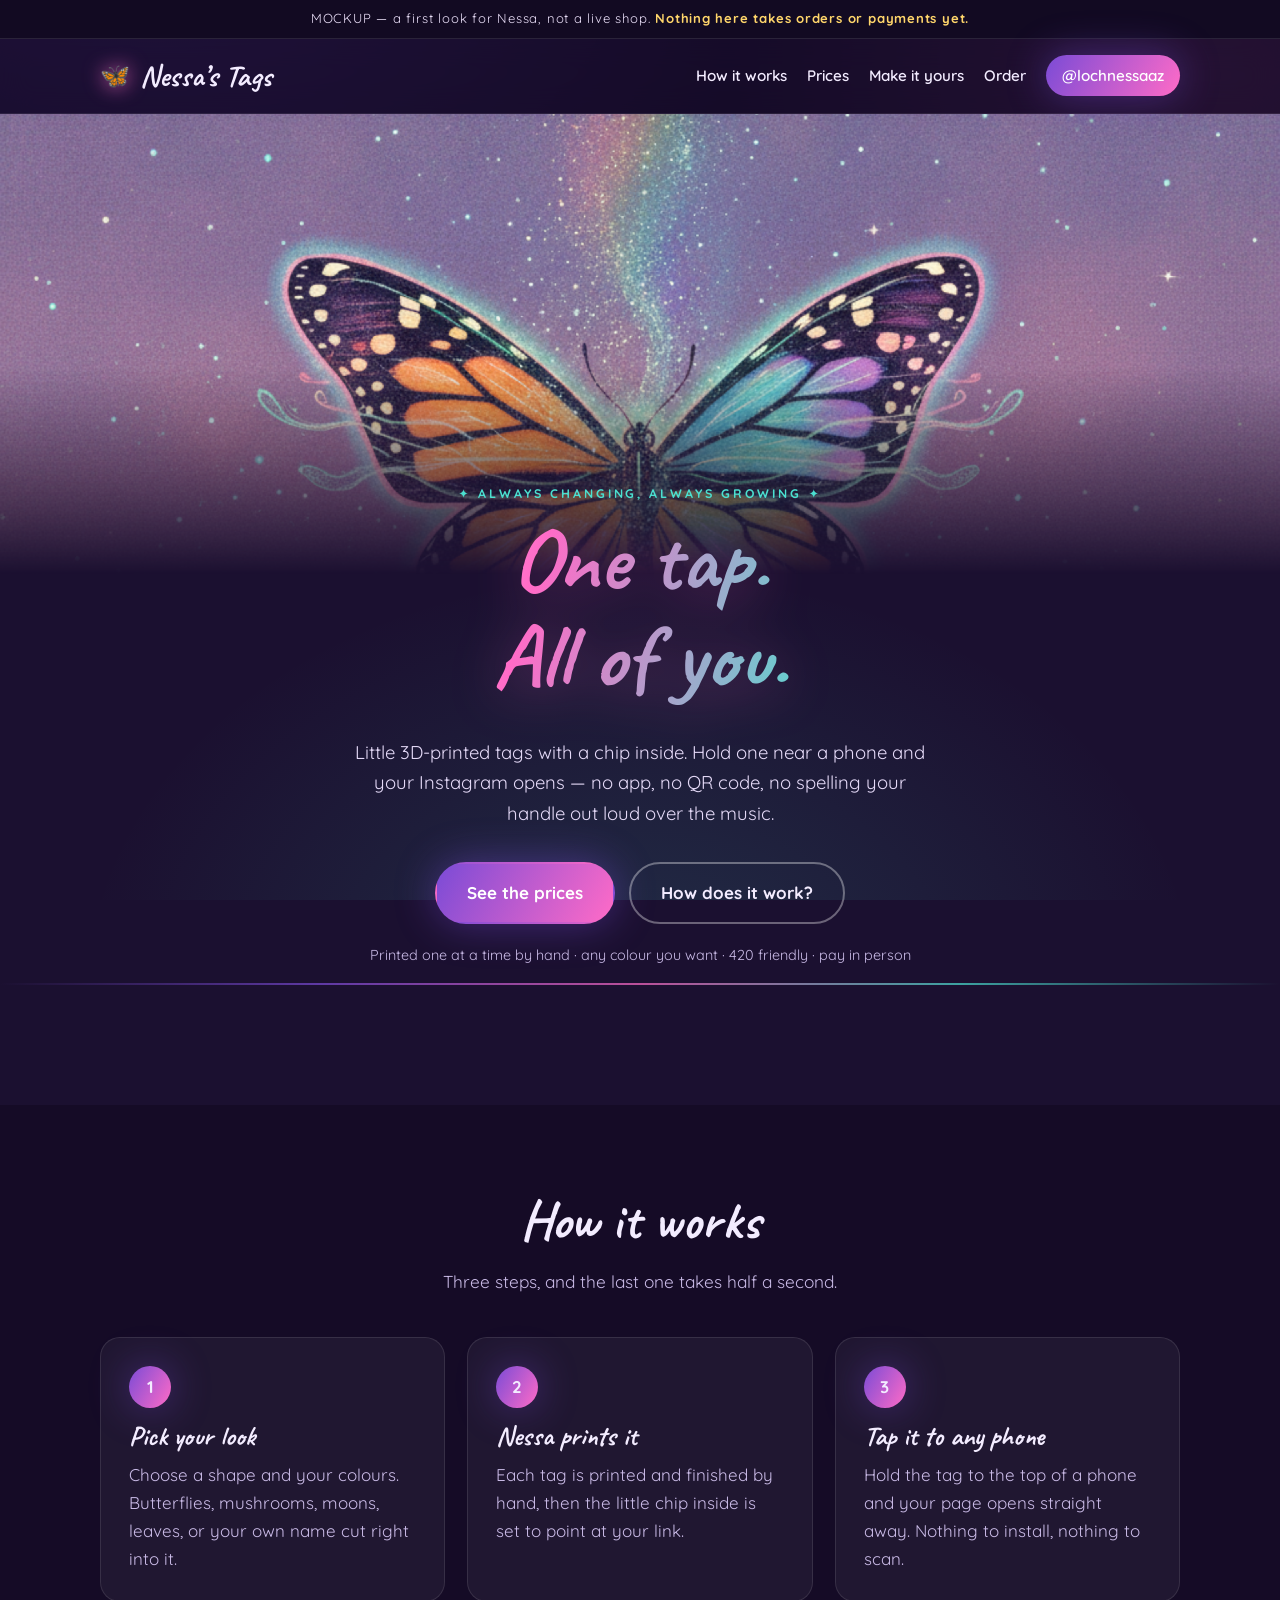
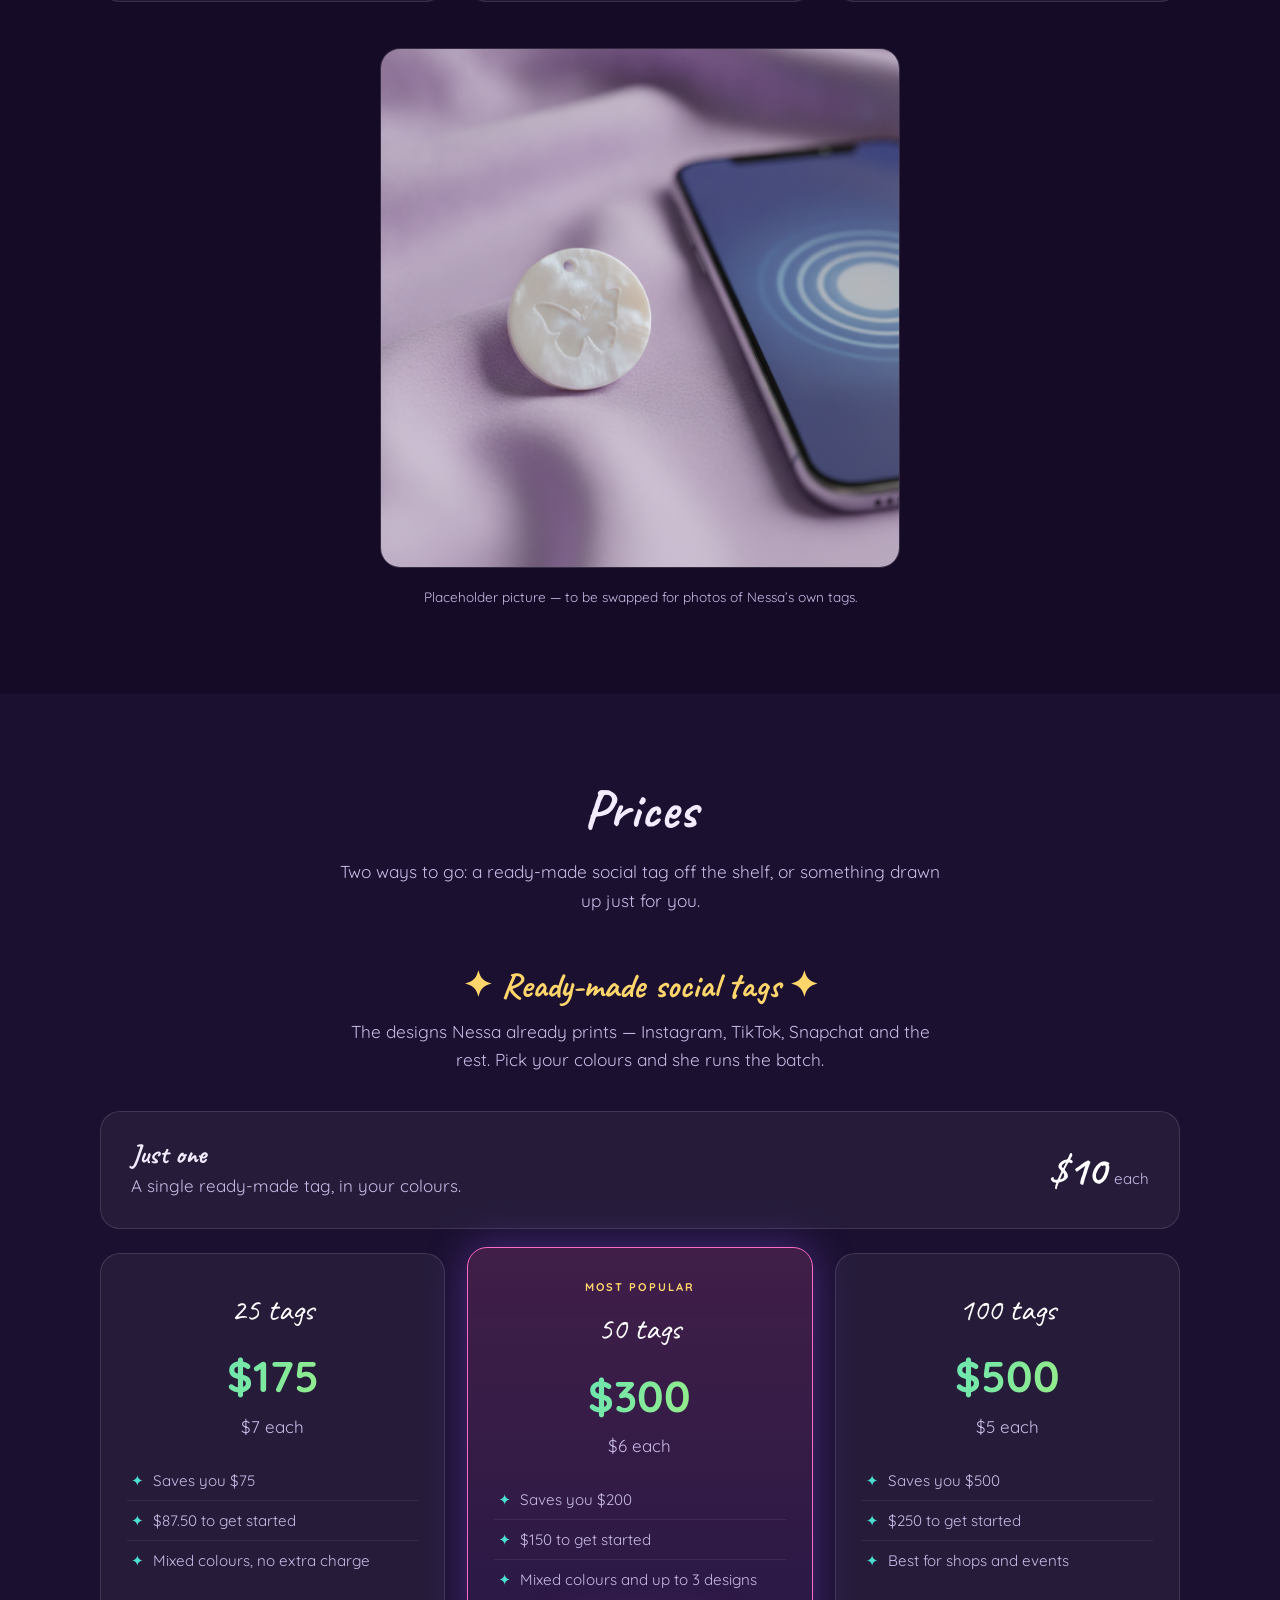
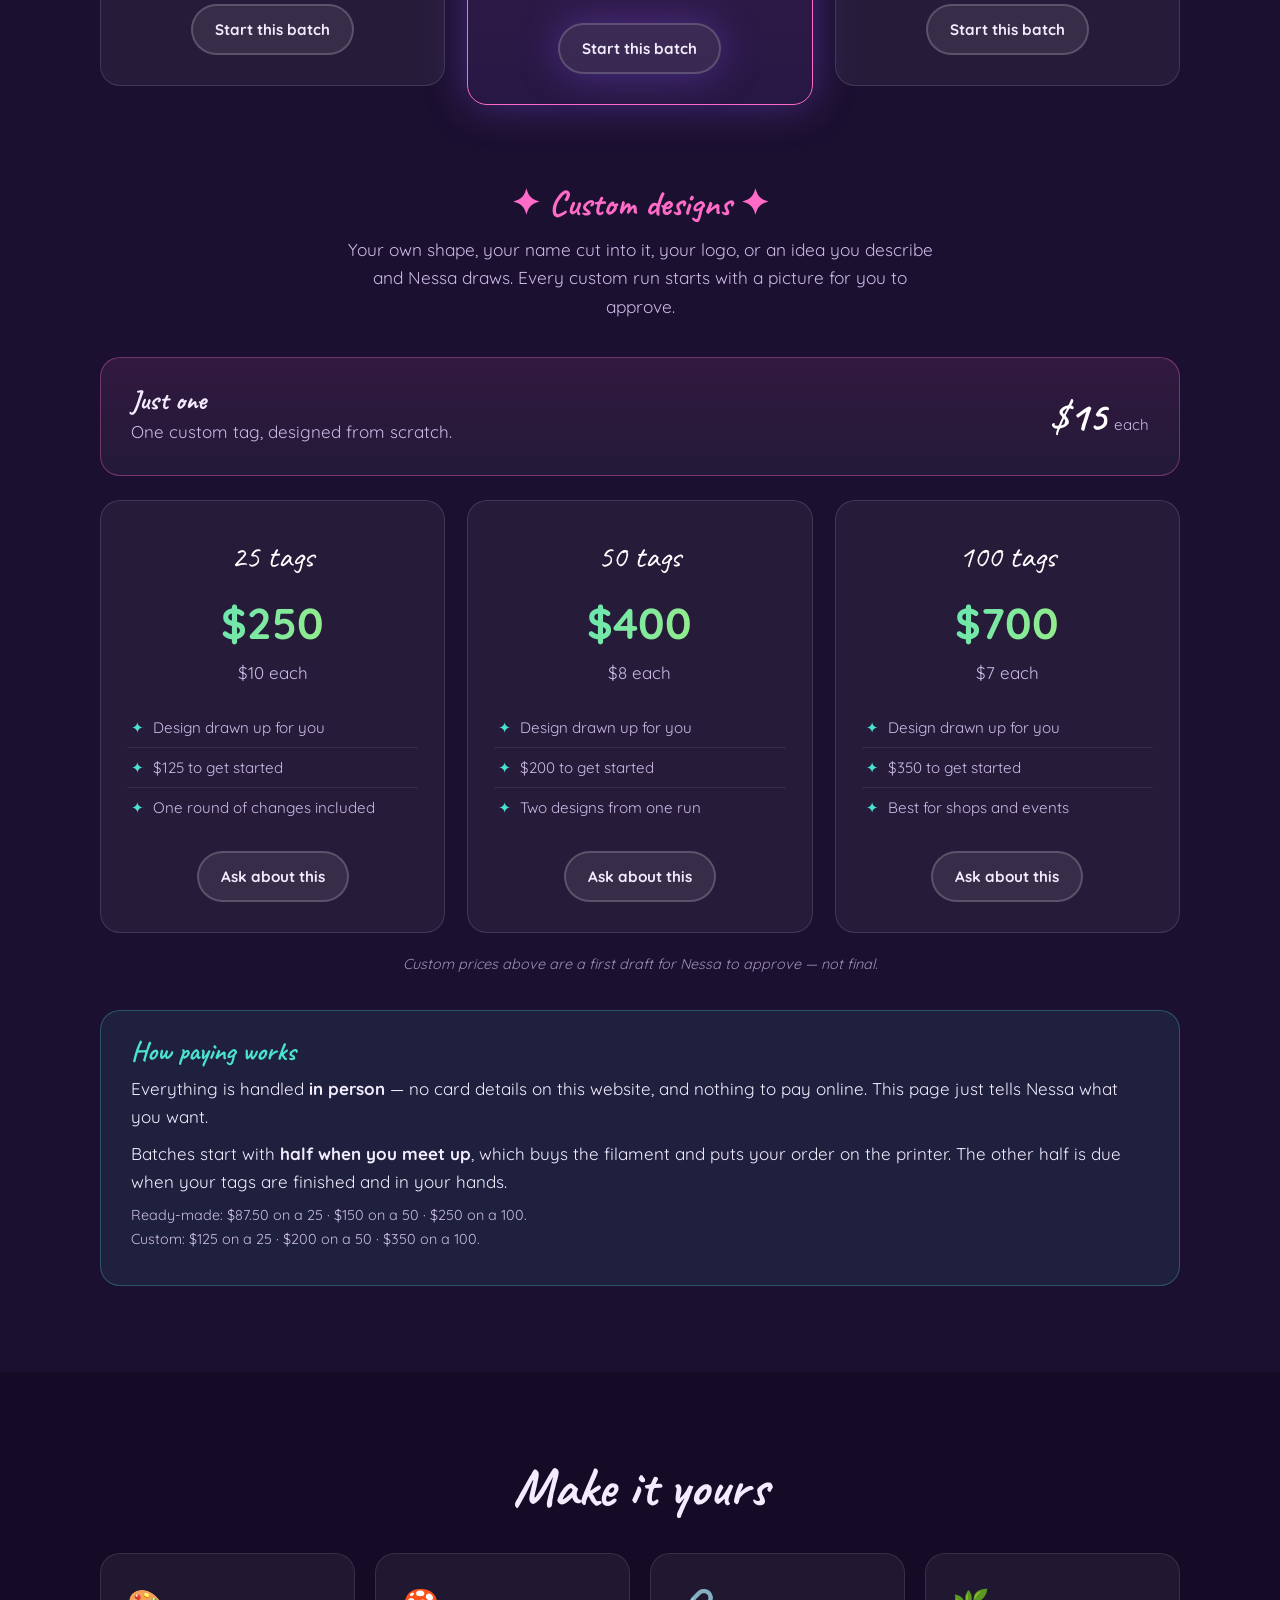
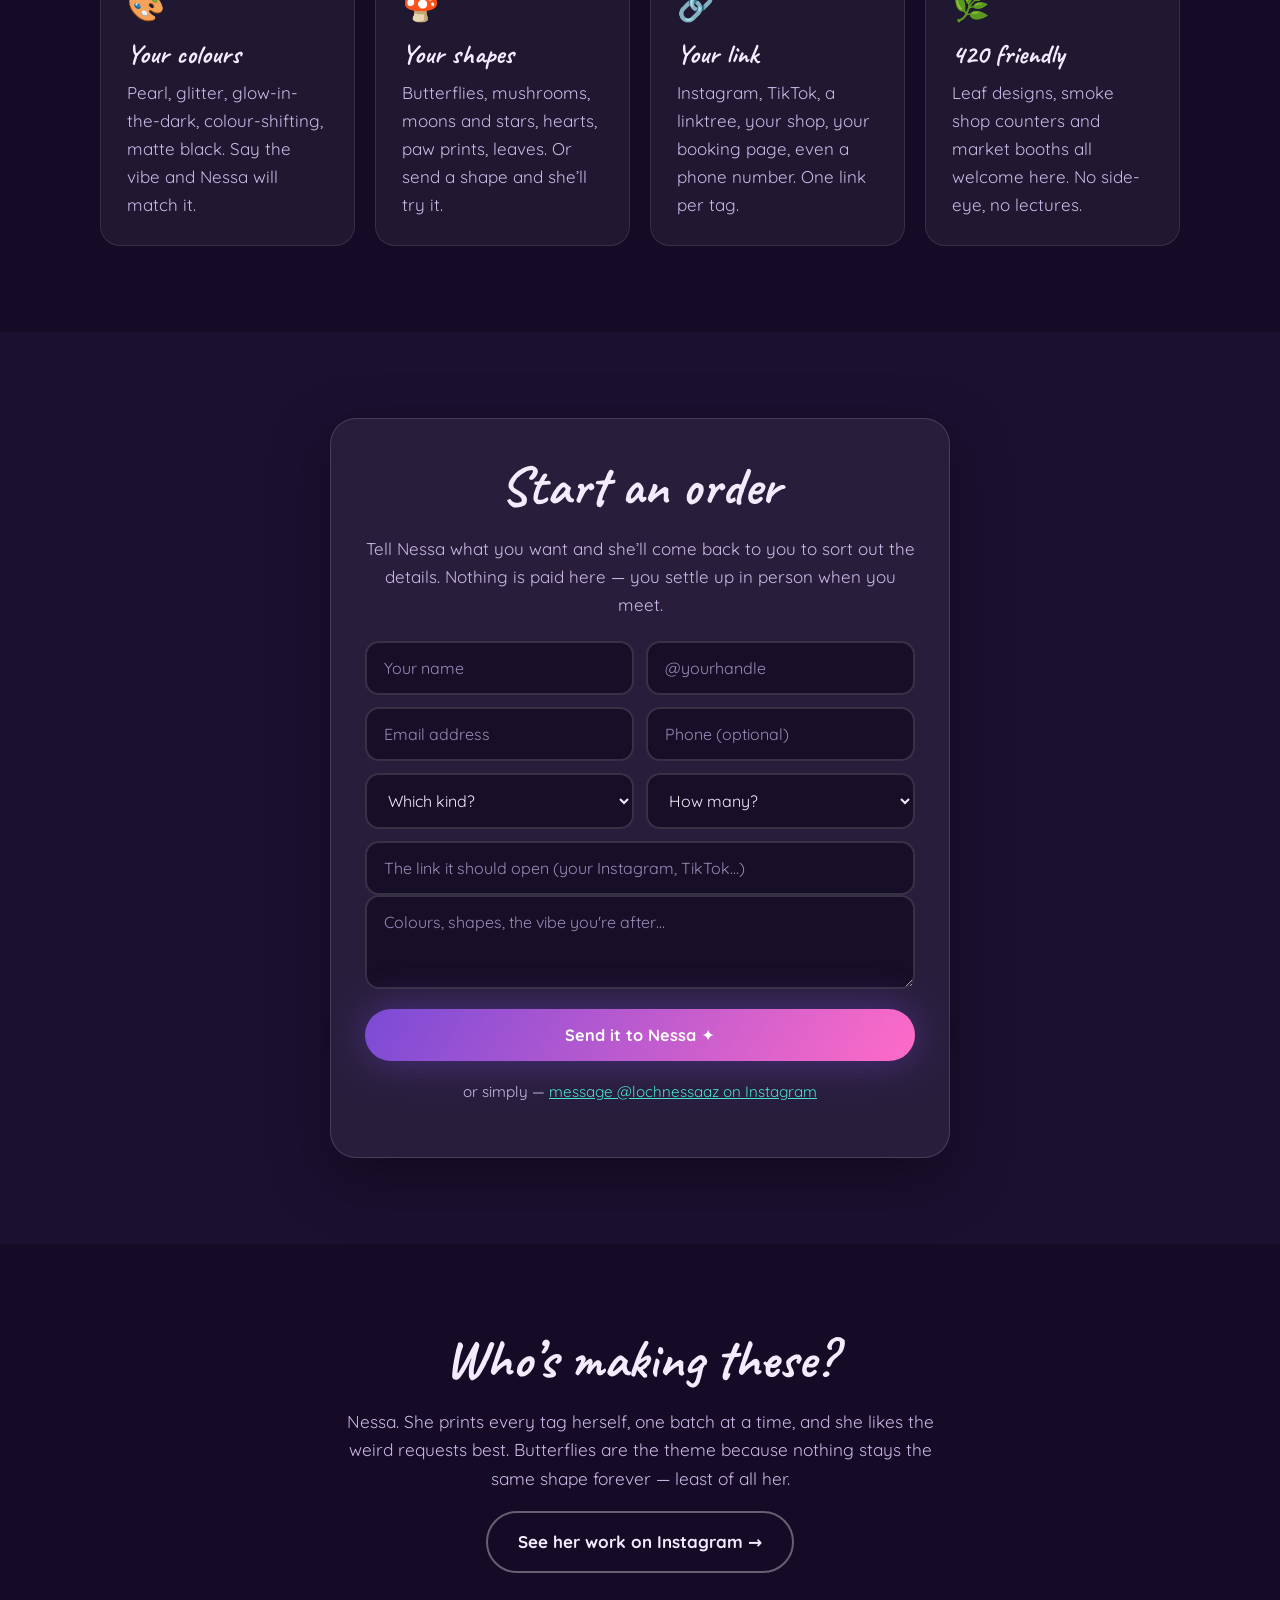
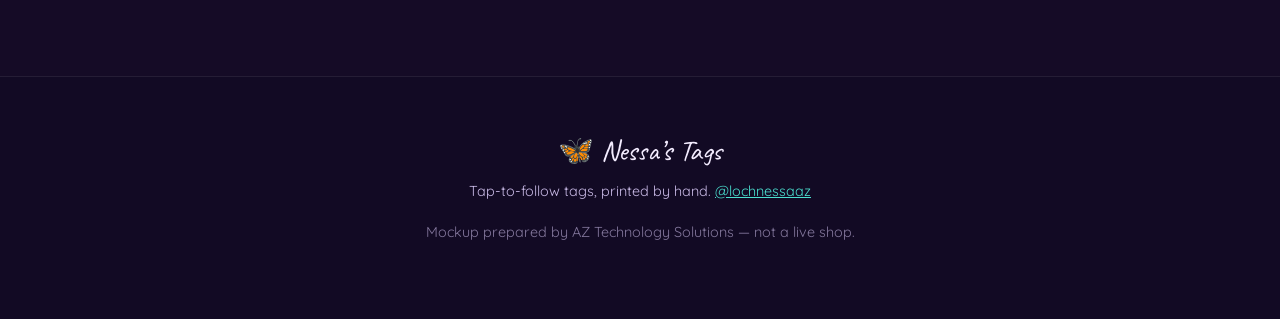
==== index.html @ ea3d0739 "Nessa's Tags — first mockup Two price layers (ready-made and custom), order form as an aggregator on" ====
<!doctype html>
<html lang="en">
<head>
<meta charset="utf-8">
<meta name="viewport" content="width=device-width,initial-scale=1">
<meta name="robots" content="noindex, nofollow">
<title>Nessa's Tags — tap-to-follow NFC tags, printed by hand</title>
<meta name="description" content="Little 3D-printed NFC tags that open your Instagram with one tap. Made by hand, one at a time, in any colour you like. Singles and batches for markets, teams and shops.">
<link rel="icon" href="assets/favicon.png" sizes="32x32">
<meta name="theme-color" content="#2a1a4a">
<link rel="preconnect" href="https://fonts.googleapis.com">
<link rel="preconnect" href="https://fonts.gstatic.com" crossorigin>
<link href="https://fonts.googleapis.com/css2?family=Caveat:wght@600;700&family=Quicksand:wght@400;500;600;700&display=swap" rel="stylesheet">
<link rel="stylesheet" href="css/site.css">
</head>
<body>

<div class="mockbar">MOCKUP<span class="long"> — a first look for Nessa, not a live shop.</span> <b>Nothing here takes orders or payments yet.</b></div>

<header class="site">
  <div class="wrap bar">
    <a class="brand" href="#top">
      <span class="mark" aria-hidden="true">🦋</span>
      <span class="name">Nessa&rsquo;s Tags</span>
    </a>
    <nav class="main">
      <a href="#how">How it works</a>
      <a href="#prices">Prices</a>
      <a href="#custom">Make it yours</a>
      <a href="#order">Order</a>
      <a class="ig" href="https://www.instagram.com/lochnessaaz" rel="noopener" target="_blank">@lochnessaaz</a>
    </nav>
  </div>
</header>

<section class="hero" id="top">
  <div class="hero-art" aria-hidden="true"></div>
  <div class="wrap hero-inner">
    <p class="eyebrow">✦ always changing, always growing ✦</p>
    <h1>One tap.<br>All of you.</h1>
    <p class="sub">Little 3D-printed tags with a chip inside. Hold one near a phone and your Instagram opens &mdash; no app, no QR code, no spelling your handle out loud over the music.</p>
    <p class="cta">
      <a class="btn btn-glow" href="#prices">See the prices</a>
      <a class="btn btn-ghost" href="#how">How does it work?</a>
    </p>
    <p class="fine">Printed one at a time by hand · any colour you want · 420 friendly · pay in person</p>
  </div>
  <div class="wave" aria-hidden="true"></div>
</section>

<section id="how" class="alt">
  <div class="wrap">
    <h2 class="center">How it works</h2>
    <p class="lede center">Three steps, and the last one takes half a second.</p>
    <div class="steps">
      <div class="step">
        <span class="num">1</span>
        <h3>Pick your look</h3>
        <p>Choose a shape and your colours. Butterflies, mushrooms, moons, leaves, or your own name cut right into it.</p>
      </div>
      <div class="step">
        <span class="num">2</span>
        <h3>Nessa prints it</h3>
        <p>Each tag is printed and finished by hand, then the little chip inside is set to point at your link.</p>
      </div>
      <div class="step">
        <span class="num">3</span>
        <h3>Tap it to any phone</h3>
        <p>Hold the tag to the top of a phone and your page opens straight away. Nothing to install, nothing to scan.</p>
      </div>
    </div>
    <figure class="photo">
      <img src="assets/tag.png" alt="Placeholder image: a small round 3D-printed tag with a butterfly on it, resting beside a phone" width="1024" height="1024" loading="lazy">
      <figcaption>Placeholder picture &mdash; to be swapped for photos of Nessa&rsquo;s own tags.</figcaption>
    </figure>
  </div>
</section>

<section id="prices">
  <div class="wrap">
    <h2 class="center">Prices</h2>
    <p class="lede center">Two ways to go: a ready-made social tag off the shelf, or something drawn up just for you.</p>

    <h3 class="center layer-head">✦ Ready-made social tags ✦</h3>
    <p class="lede center">The designs Nessa already prints &mdash; Instagram, TikTok, Snapchat and the rest. Pick your colours and she runs the batch.</p>

    <div class="single">
      <div>
        <h3>Just one</h3>
        <p>A single ready-made tag, in your colours.</p>
      </div>
      <p class="price"><b>$10</b><span>each</span></p>
    </div>

    <div class="tiers">
      <div class="tier">
        <p class="qty">25 tags</p>
        <p class="total">$175</p>
        <p class="each">$7 each</p>
        <ul>
          <li>Saves you $75</li>
          <li>$87.50 to get started</li>
          <li>Mixed colours, no extra charge</li>
        </ul>
        <a class="btn btn-small" href="#order">Start this batch</a>
      </div>
      <div class="tier feature">
        <p class="flag">most popular</p>
        <p class="qty">50 tags</p>
        <p class="total">$300</p>
        <p class="each">$6 each</p>
        <ul>
          <li>Saves you $200</li>
          <li>$150 to get started</li>
          <li>Mixed colours and up to 3 designs</li>
        </ul>
        <a class="btn btn-small btn-glow" href="#order">Start this batch</a>
      </div>
      <div class="tier">
        <p class="qty">100 tags</p>
        <p class="total">$500</p>
        <p class="each">$5 each</p>
        <ul>
          <li>Saves you $500</li>
          <li>$250 to get started</li>
          <li>Best for shops and events</li>
        </ul>
        <a class="btn btn-small" href="#order">Start this batch</a>
      </div>
    </div>

    <h3 class="center layer-head custom-head">✦ Custom designs ✦</h3>
    <p class="lede center">Your own shape, your name cut into it, your logo, or an idea you describe and Nessa draws. Every custom run starts with a picture for you to approve.</p>

    <div class="single custom">
      <div>
        <h3>Just one</h3>
        <p>One custom tag, designed from scratch.</p>
      </div>
      <p class="price"><b>$15</b><span>each</span></p>
    </div>

    <div class="tiers">
      <div class="tier">
        <p class="qty">25 tags</p>
        <p class="total">$250</p>
        <p class="each">$10 each</p>
        <ul>
          <li>Design drawn up for you</li>
          <li>$125 to get started</li>
          <li>One round of changes included</li>
        </ul>
        <a class="btn btn-small" href="#order">Ask about this</a>
      </div>
      <div class="tier">
        <p class="qty">50 tags</p>
        <p class="total">$400</p>
        <p class="each">$8 each</p>
        <ul>
          <li>Design drawn up for you</li>
          <li>$200 to get started</li>
          <li>Two designs from one run</li>
        </ul>
        <a class="btn btn-small" href="#order">Ask about this</a>
      </div>
      <div class="tier">
        <p class="qty">100 tags</p>
        <p class="total">$700</p>
        <p class="each">$7 each</p>
        <ul>
          <li>Design drawn up for you</li>
          <li>$350 to get started</li>
          <li>Best for shops and events</li>
        </ul>
        <a class="btn btn-small" href="#order">Ask about this</a>
      </div>
    </div>
    <p class="fine center placeholder-note">Custom prices above are a first draft for Nessa to approve &mdash; not final.</p>

    <div class="deposit">
      <h3>How paying works</h3>
      <p>Everything is handled <b>in person</b> &mdash; no card details on this website, and nothing to pay online. This page just tells Nessa what you want.</p>
      <p>Batches start with <b>half when you meet up</b>, which buys the filament and puts your order on the printer. The other half is due when your tags are finished and in your hands.</p>
      <p class="fine">Ready-made: $87.50 on a 25 · $150 on a 50 · $250 on a 100.<br>Custom: $125 on a 25 · $200 on a 50 · $350 on a 100.</p>
    </div>
  </div>
</section>

<section id="custom" class="alt">
  <div class="wrap">
    <h2 class="center">Make it yours</h2>
    <div class="grid">
      <div class="card">
        <span class="ico">🎨</span>
        <h3>Your colours</h3>
        <p>Pearl, glitter, glow-in-the-dark, colour-shifting, matte black. Say the vibe and Nessa will match it.</p>
      </div>
      <div class="card">
        <span class="ico">🍄</span>
        <h3>Your shapes</h3>
        <p>Butterflies, mushrooms, moons and stars, hearts, paw prints, leaves. Or send a shape and she&rsquo;ll try it.</p>
      </div>
      <div class="card">
        <span class="ico">🔗</span>
        <h3>Your link</h3>
        <p>Instagram, TikTok, a linktree, your shop, your booking page, even a phone number. One link per tag.</p>
      </div>
      <div class="card">
        <span class="ico">🌿</span>
        <h3>420 friendly</h3>
        <p>Leaf designs, smoke shop counters and market booths all welcome here. No side-eye, no lectures.</p>
      </div>
    </div>
  </div>
</section>

<section id="order">
  <div class="wrap">
    <div class="order">
      <h2>Start an order</h2>
      <p>Tell Nessa what you want and she&rsquo;ll come back to you to sort out the details. Nothing is paid here &mdash; you settle up in person when you meet.</p>
      <form id="orderform" novalidate>
        <div class="row2">
          <input type="text" id="oname" placeholder="Your name" aria-label="Your name" autocomplete="name" required>
          <input type="text" id="ohandle" placeholder="@yourhandle" aria-label="Your Instagram handle">
        </div>
        <div class="row2">
          <input type="email" id="oemail" placeholder="Email address" aria-label="Email address" autocomplete="email" required>
          <input type="tel" id="ophone" placeholder="Phone (optional)" aria-label="Phone number" autocomplete="tel">
        </div>
        <div class="row2">
          <select id="okind" aria-label="Which kind">
            <option value="">Which kind?</option>
            <option>Ready-made social tag</option>
            <option>Custom design</option>
            <option>Not sure yet</option>
          </select>
          <select id="osize" aria-label="How many">
            <option value="">How many?</option>
            <option>Just one</option>
            <option>25 tags</option>
            <option>50 tags</option>
            <option>100 tags</option>
            <option>Not sure yet</option>
          </select>
        </div>
        <input type="url" id="olink" placeholder="The link it should open (your Instagram, TikTok…)" aria-label="The link the tag should open">
        <textarea id="onote" rows="3" placeholder="Colours, shapes, the vibe you're after…" aria-label="What you would like"></textarea>
        <button type="submit">Send it to Nessa ✦</button>
      </form>
      <div class="done">
        <b>Got it.</b>
        Thanks <span id="sentname">—</span>. Nessa will message you back to agree the details and a time to meet. Nothing is owed until then.
      </div>
      <p class="or">or simply &mdash; <a href="https://www.instagram.com/lochnessaaz" rel="noopener" target="_blank">message @lochnessaaz on Instagram</a></p>
    </div>
  </div>
</section>

<section class="about alt">
  <div class="wrap center">
    <h2>Who&rsquo;s making these?</h2>
    <p class="lede">Nessa. She prints every tag herself, one batch at a time, and she likes the weird requests best. Butterflies are the theme because nothing stays the same shape forever &mdash; least of all her.</p>
    <p><a class="btn btn-ghost" href="https://www.instagram.com/lochnessaaz" rel="noopener" target="_blank">See her work on Instagram →</a></p>
  </div>
</section>

<footer class="site">
  <div class="wrap">
    <p class="foot-brand">🦋 Nessa&rsquo;s Tags</p>
    <p class="fine">Tap-to-follow tags, printed by hand. <a href="https://www.instagram.com/lochnessaaz" rel="noopener" target="_blank">@lochnessaaz</a></p>
    <p class="fine legal">Mockup prepared by AZ Technology Solutions &mdash; not a live shop.</p>
  </div>
</footer>

<script>
/* Mocked: nothing is sent from this form yet. */
document.getElementById('orderform').addEventListener('submit', function (e) {
  e.preventDefault();
  var name = document.getElementById('oname');
  var email = document.getElementById('oemail');
  var bad = false;
  [name, email].forEach(function (f) {
    f.style.borderColor = '';
    if (!f.value.trim()) { f.style.borderColor = '#ff6b9d'; bad = true; }
  });
  if (bad) return;
  document.getElementById('sentname').textContent = name.value.trim();
  document.querySelector('.order').classList.add('sent');
});
</script>
</body>
</html>
---- css/site.css ----
:root{
  --ink:#f3ecff; --ink-soft:#c9bae6; --deep:#1b1030; --deep-2:#2a1a4a;
  --violet:#7b4bd6; --pink:#ff6bc7; --teal:#4be0d0; --lime:#b6f26a; --gold:#ffd66b;
  --wrap:1120px; --r:20px;
  --glow:0 0 40px rgba(123,75,214,.45);
}
*{box-sizing:border-box}
html{scroll-behavior:smooth}
body{
  margin:0; background:var(--deep); color:var(--ink);
  font-family:Quicksand,system-ui,-apple-system,"Segoe UI",sans-serif; font-size:17px; line-height:1.65;
  background-image:
    radial-gradient(900px 500px at 12% -5%, rgba(123,75,214,.38), transparent 70%),
    radial-gradient(700px 480px at 95% 8%, rgba(255,107,199,.24), transparent 70%),
    radial-gradient(800px 600px at 50% 110%, rgba(75,224,208,.14), transparent 70%);
  background-attachment:fixed;
}
.wrap{max-width:var(--wrap);margin:0 auto;padding:0 20px}
h1,h2,h3{font-family:Caveat,cursive;font-weight:700;line-height:1.08;margin:0 0 .35em}
h1{font-size:clamp(3.2rem,9vw,5.6rem)}
h2{font-size:clamp(2.4rem,5vw,3.4rem)}
h3{font-size:1.7rem}
p{margin:0 0 1em}
a{color:var(--teal)}
.center{text-align:center}
.lede{color:var(--ink-soft);max-width:60ch;margin-left:auto;margin-right:auto;font-size:1.08rem}
.fine{color:var(--ink-soft);font-size:.9rem}
section{padding:86px 0;position:relative}
section.alt{background:rgba(12,6,26,.42)}

/* mock bar */
.mockbar{background:#120a22;color:#e9def7;font-size:.82rem;letter-spacing:.06em;padding:8px 16px;text-align:center;border-bottom:1px solid rgba(255,255,255,.1)}
.mockbar b{color:var(--gold);font-weight:700}
@media(max-width:700px){ .mockbar .long{display:none} }

/* header */
header.site{position:sticky;top:0;z-index:40;backdrop-filter:blur(14px);background:rgba(20,11,38,.72);border-bottom:1px solid rgba(255,255,255,.08)}
.bar{display:flex;align-items:center;gap:18px;padding-top:12px;padding-bottom:12px}
.brand{display:flex;align-items:center;gap:10px;text-decoration:none;color:var(--ink)}
.brand .mark{font-size:1.5rem;filter:drop-shadow(0 0 10px rgba(255,107,199,.8))}
.brand .name{font-family:Caveat,cursive;font-size:1.9rem;font-weight:700}
nav.main{margin-left:auto;display:flex;align-items:center;gap:20px}
nav.main a{color:var(--ink);text-decoration:none;font-weight:600;font-size:.95rem}
nav.main a:hover{color:var(--pink)}
nav.main .ig{background:linear-gradient(120deg,var(--violet),var(--pink));padding:8px 16px;border-radius:999px;color:#fff;box-shadow:var(--glow)}
@media(max-width:860px){ nav.main a:not(.ig){display:none} }

/* hero */
.hero{padding:0 0 120px;overflow:hidden;text-align:center}
.hero-art{
  height:min(58vw,460px);
  background:url('../assets/hero.png') center 42%/cover no-repeat;
  -webkit-mask-image:linear-gradient(to bottom,#000 55%,transparent 100%);
  mask-image:linear-gradient(to bottom,#000 55%,transparent 100%);
}
.hero-inner{margin-top:-90px;position:relative;z-index:2}
.eyebrow{color:var(--teal);letter-spacing:.24em;text-transform:uppercase;font-size:.78rem;font-weight:700;margin-bottom:.6em}
.hero h1{
  background:linear-gradient(105deg,#fff 10%,var(--pink) 40%,var(--teal) 70%,var(--lime) 95%);
  -webkit-background-clip:text;background-clip:text;color:transparent;
  filter:drop-shadow(0 6px 26px rgba(255,107,199,.35));
}
.hero .sub{max-width:52ch;margin:0 auto 1.8em;font-size:1.16rem;color:#e4d9f7}
.cta{display:flex;gap:14px;justify-content:center;flex-wrap:wrap;margin-bottom:1.2em}
.wave{height:2px;background:linear-gradient(90deg,transparent,var(--violet),var(--pink),var(--teal),transparent);opacity:.7}

/* buttons */
.btn{display:inline-block;padding:15px 30px;border-radius:999px;text-decoration:none;font-weight:700;border:2px solid transparent;transition:transform .15s ease, box-shadow .15s ease}
.btn:hover{transform:translateY(-2px)}
.btn-glow{background:linear-gradient(120deg,var(--violet),var(--pink));color:#fff;box-shadow:var(--glow)}
.btn-ghost{border-color:rgba(255,255,255,.35);color:var(--ink)}
.btn-ghost:hover{border-color:var(--teal);color:var(--teal)}
.btn-small{padding:11px 22px;font-size:.95rem;background:rgba(255,255,255,.08);color:var(--ink);border-color:rgba(255,255,255,.18)}

/* steps */
.steps{display:grid;gap:22px;grid-template-columns:repeat(auto-fit,minmax(260px,1fr));margin:40px 0 46px}
.step{background:rgba(255,255,255,.05);border:1px solid rgba(255,255,255,.1);border-radius:var(--r);padding:28px;position:relative}
.step .num{display:grid;place-items:center;width:42px;height:42px;border-radius:999px;background:linear-gradient(120deg,var(--violet),var(--pink));font-weight:700;margin-bottom:14px;box-shadow:var(--glow)}
.step p{color:var(--ink-soft);margin:0}

/* photo */
.photo{margin:0;text-align:center}
.photo img{width:100%;max-width:520px;height:auto;border-radius:var(--r);border:1px solid rgba(255,255,255,.14)}
.photo figcaption{color:var(--ink-soft);font-size:.85rem;margin-top:10px}

/* prices */
.single{display:flex;align-items:center;gap:20px;flex-wrap:wrap;justify-content:space-between;
  background:rgba(255,255,255,.05);border:1px solid rgba(255,255,255,.12);border-radius:var(--r);padding:24px 30px;margin:36px 0 14px}
.single h3{margin-bottom:.1em}
.single p{margin:0;color:var(--ink-soft)}
.single .price{font-family:Caveat,cursive;font-size:2.6rem;color:#fff;display:flex;align-items:baseline;gap:8px}
.single .price span{font-family:Quicksand;font-size:.95rem;color:var(--ink-soft)}
.batch-head{margin-top:48px;color:var(--gold)}
.tiers{display:grid;gap:22px;grid-template-columns:repeat(auto-fit,minmax(260px,1fr));margin:24px 0 34px;align-items:start}
.tier{background:rgba(255,255,255,.05);border:1px solid rgba(255,255,255,.12);border-radius:var(--r);padding:30px 26px;text-align:center}
.tier.feature{border-color:var(--pink);background:linear-gradient(180deg,rgba(255,107,199,.16),rgba(123,75,214,.12));box-shadow:var(--glow);transform:translateY(-6px)}
.tier .flag{text-transform:uppercase;letter-spacing:.18em;font-size:.7rem;color:var(--gold);font-weight:700;margin:0 0 .6em}
.tier .qty{font-family:Caveat,cursive;font-size:2rem;margin:0;color:#fff}
.tier .total{font-size:2.7rem;font-weight:700;margin:.1em 0 0;
  background:linear-gradient(105deg,var(--teal),var(--lime));-webkit-background-clip:text;background-clip:text;color:transparent}
.tier .each{color:var(--ink-soft);margin:0 0 1.2em}
.tier ul{list-style:none;padding:0;margin:0 0 1.4em;text-align:left}
.tier li{padding:7px 0 7px 26px;position:relative;color:var(--ink-soft);font-size:.95rem;border-top:1px solid rgba(255,255,255,.07)}
.tier li:first-child{border-top:0}
.tier li::before{content:"✦";position:absolute;left:4px;color:var(--teal)}
.deposit{background:rgba(75,224,208,.08);border:1px solid rgba(75,224,208,.28);border-radius:var(--r);padding:26px 30px}
.deposit h3{color:var(--teal);margin-bottom:.3em}
.deposit p{margin-bottom:.5em}

/* cards */
.grid{display:grid;gap:20px;grid-template-columns:repeat(auto-fit,minmax(240px,1fr));margin-top:36px}
.card{background:rgba(255,255,255,.05);border:1px solid rgba(255,255,255,.1);border-radius:var(--r);padding:26px}
.card .ico{font-size:1.9rem;display:block;margin-bottom:10px}
.card p{color:var(--ink-soft);margin:0}

/* order */
.order{max-width:620px;margin:0 auto;background:rgba(255,255,255,.06);border:1px solid rgba(255,255,255,.14);
  border-radius:26px;padding:38px 34px;text-align:center;box-shadow:0 20px 60px rgba(0,0,0,.35)}
.order p{color:var(--ink-soft)}
.order form{display:block;text-align:left;margin-top:22px}
.row2{display:grid;gap:12px;grid-template-columns:repeat(auto-fit,minmax(200px,1fr));margin-bottom:12px}
.order input,.order select,.order textarea{
  width:100%;min-width:0;padding:15px 17px;border-radius:14px;border:2px solid rgba(255,255,255,.14);
  background:rgba(12,6,26,.6);color:var(--ink);font-family:inherit;font-size:1rem}
.order textarea{resize:vertical;margin-bottom:12px}
.order input::placeholder,.order textarea::placeholder{color:#9a8ab8}
.order input:focus,.order select:focus,.order textarea:focus{outline:none;border-color:var(--pink)}
.order button{width:100%;padding:16px 28px;border:0;border-radius:999px;cursor:pointer;
  background:linear-gradient(120deg,var(--violet),var(--pink));color:#fff;font-family:inherit;font-weight:700;font-size:1.02rem;box-shadow:var(--glow)}
.order .done{display:none;background:rgba(182,242,106,.12);border:1px solid rgba(182,242,106,.4);border-radius:16px;padding:20px;margin-top:8px}
.order .done b{display:block;font-size:1.2rem;color:var(--lime);margin-bottom:.3em}
.order.sent form{display:none}
.order.sent .done{display:block}
.or{margin-top:18px;font-size:.95rem}

/* footer */
footer.site{padding:50px 0 60px;text-align:center;border-top:1px solid rgba(255,255,255,.08);background:rgba(12,6,26,.55)}
.foot-brand{font-family:Caveat,cursive;font-size:1.8rem;margin-bottom:.2em}
.legal{opacity:.62;margin-top:1.2em}

@media(max-width:560px){
  body{font-size:16px}
  section{padding:64px 0}
  .tier.feature{transform:none}
  .single{justify-content:center;text-align:center}
}
@media(prefers-reduced-motion:reduce){ html{scroll-behavior:auto} .btn:hover{transform:none} }

/* two price layers */
.layer-head{margin-top:52px;color:var(--gold);font-size:2.2rem}
.custom-head{color:var(--pink);margin-top:74px}
.single.custom{border-color:rgba(255,107,199,.35);background:linear-gradient(180deg,rgba(255,107,199,.1),rgba(255,255,255,.04))}
.placeholder-note{opacity:.75;margin:-14px 0 34px;font-style:italic}
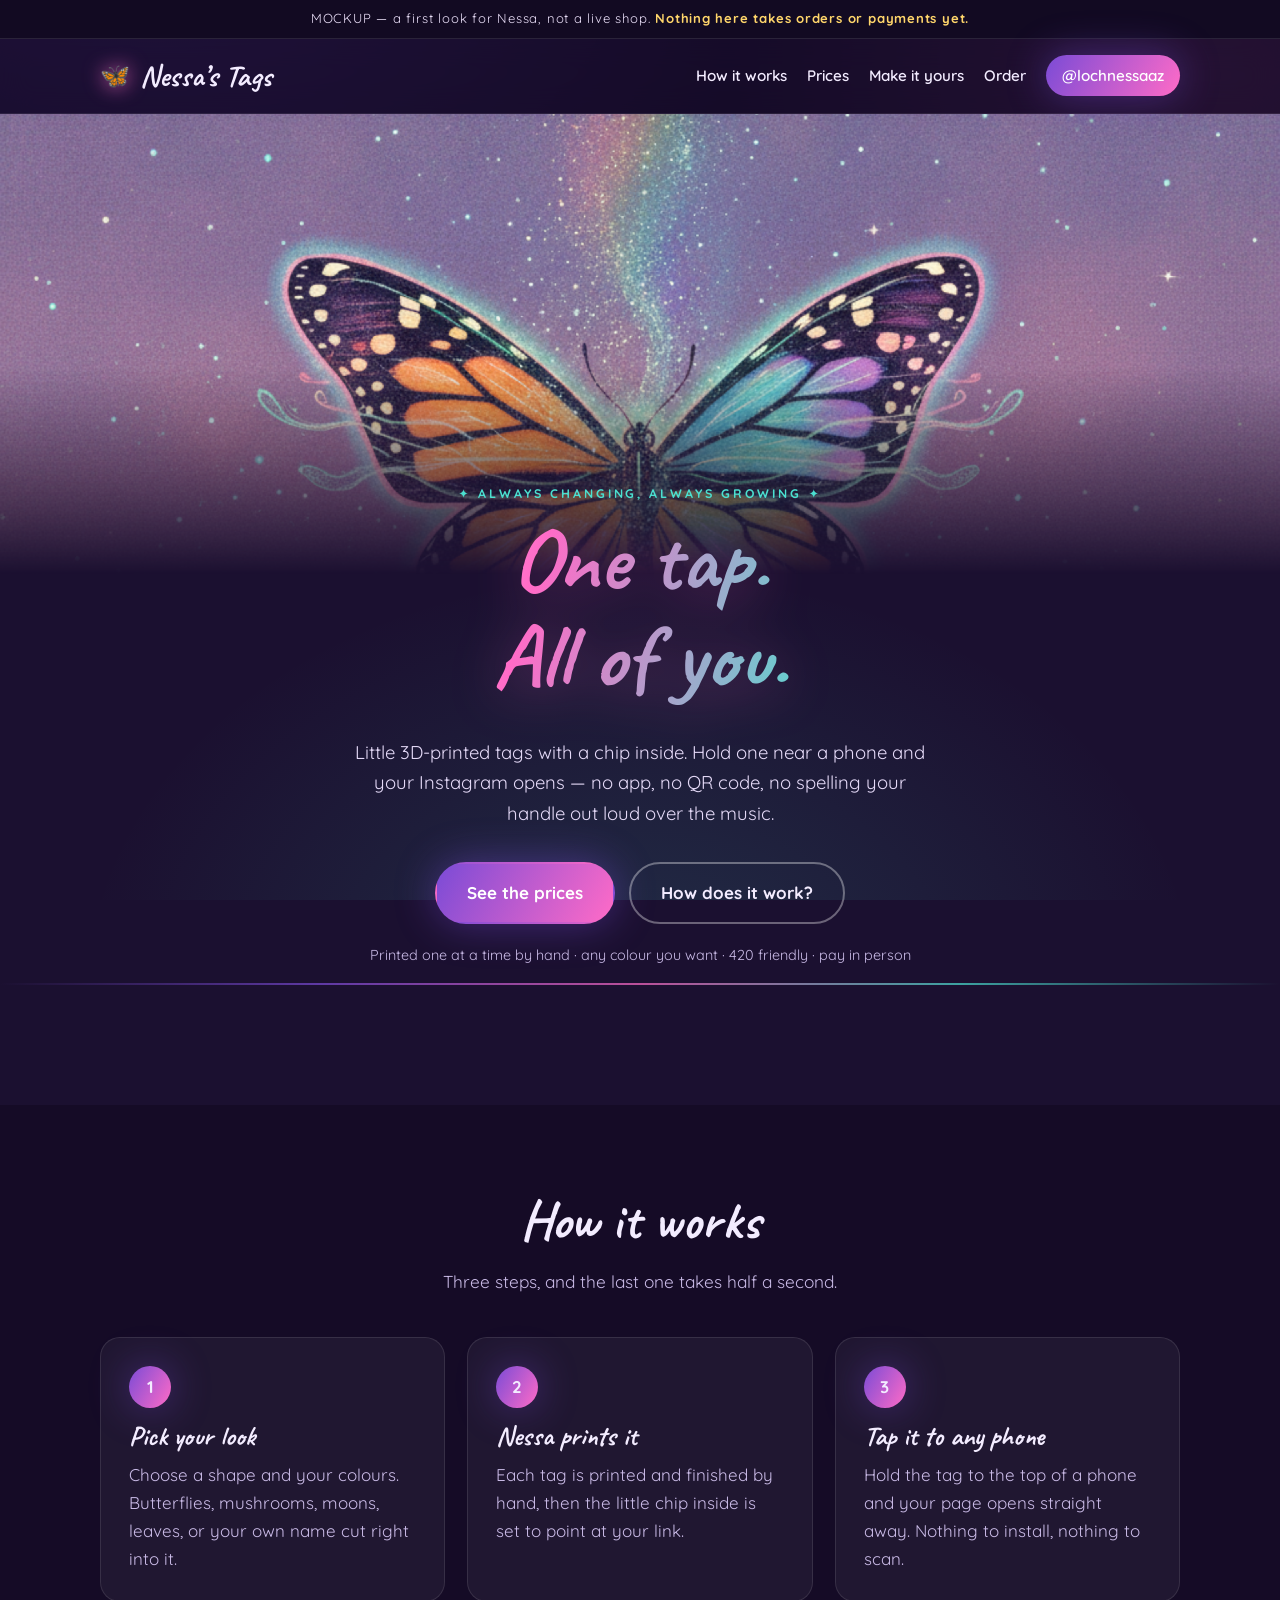
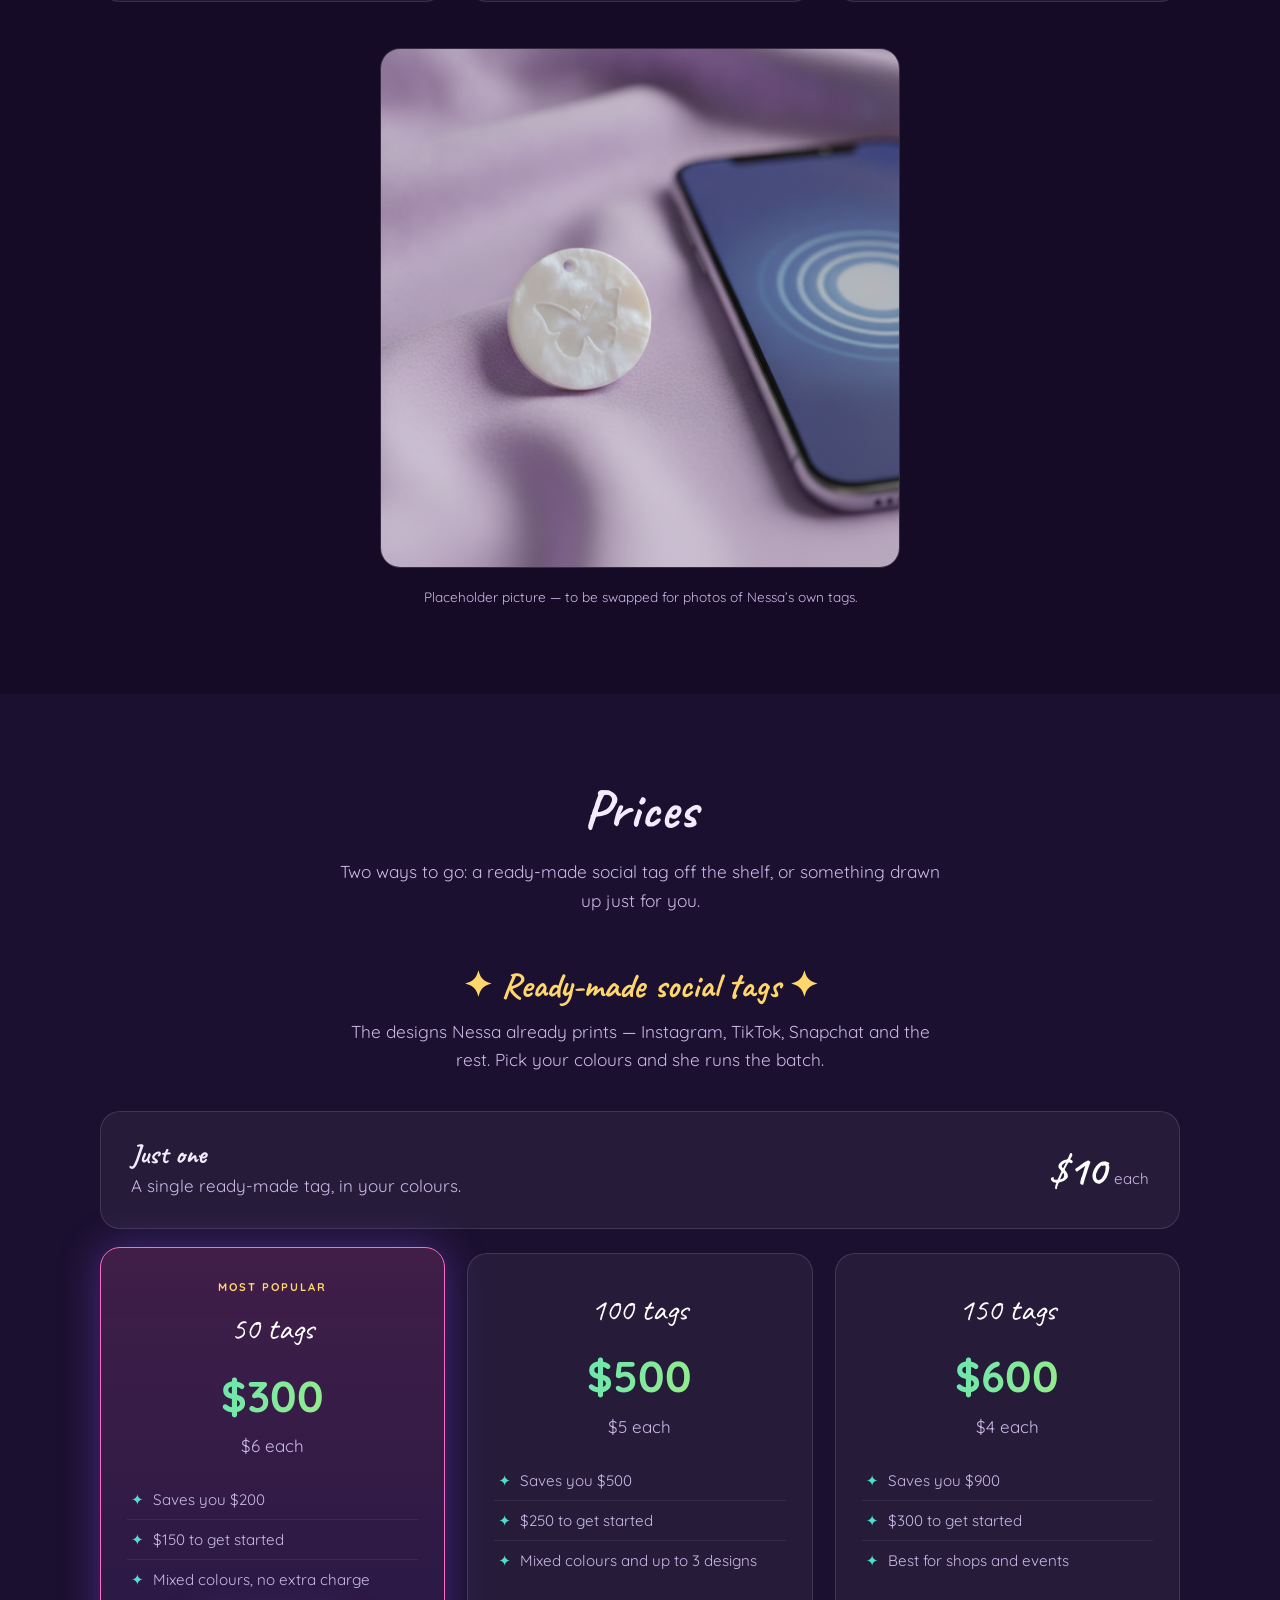
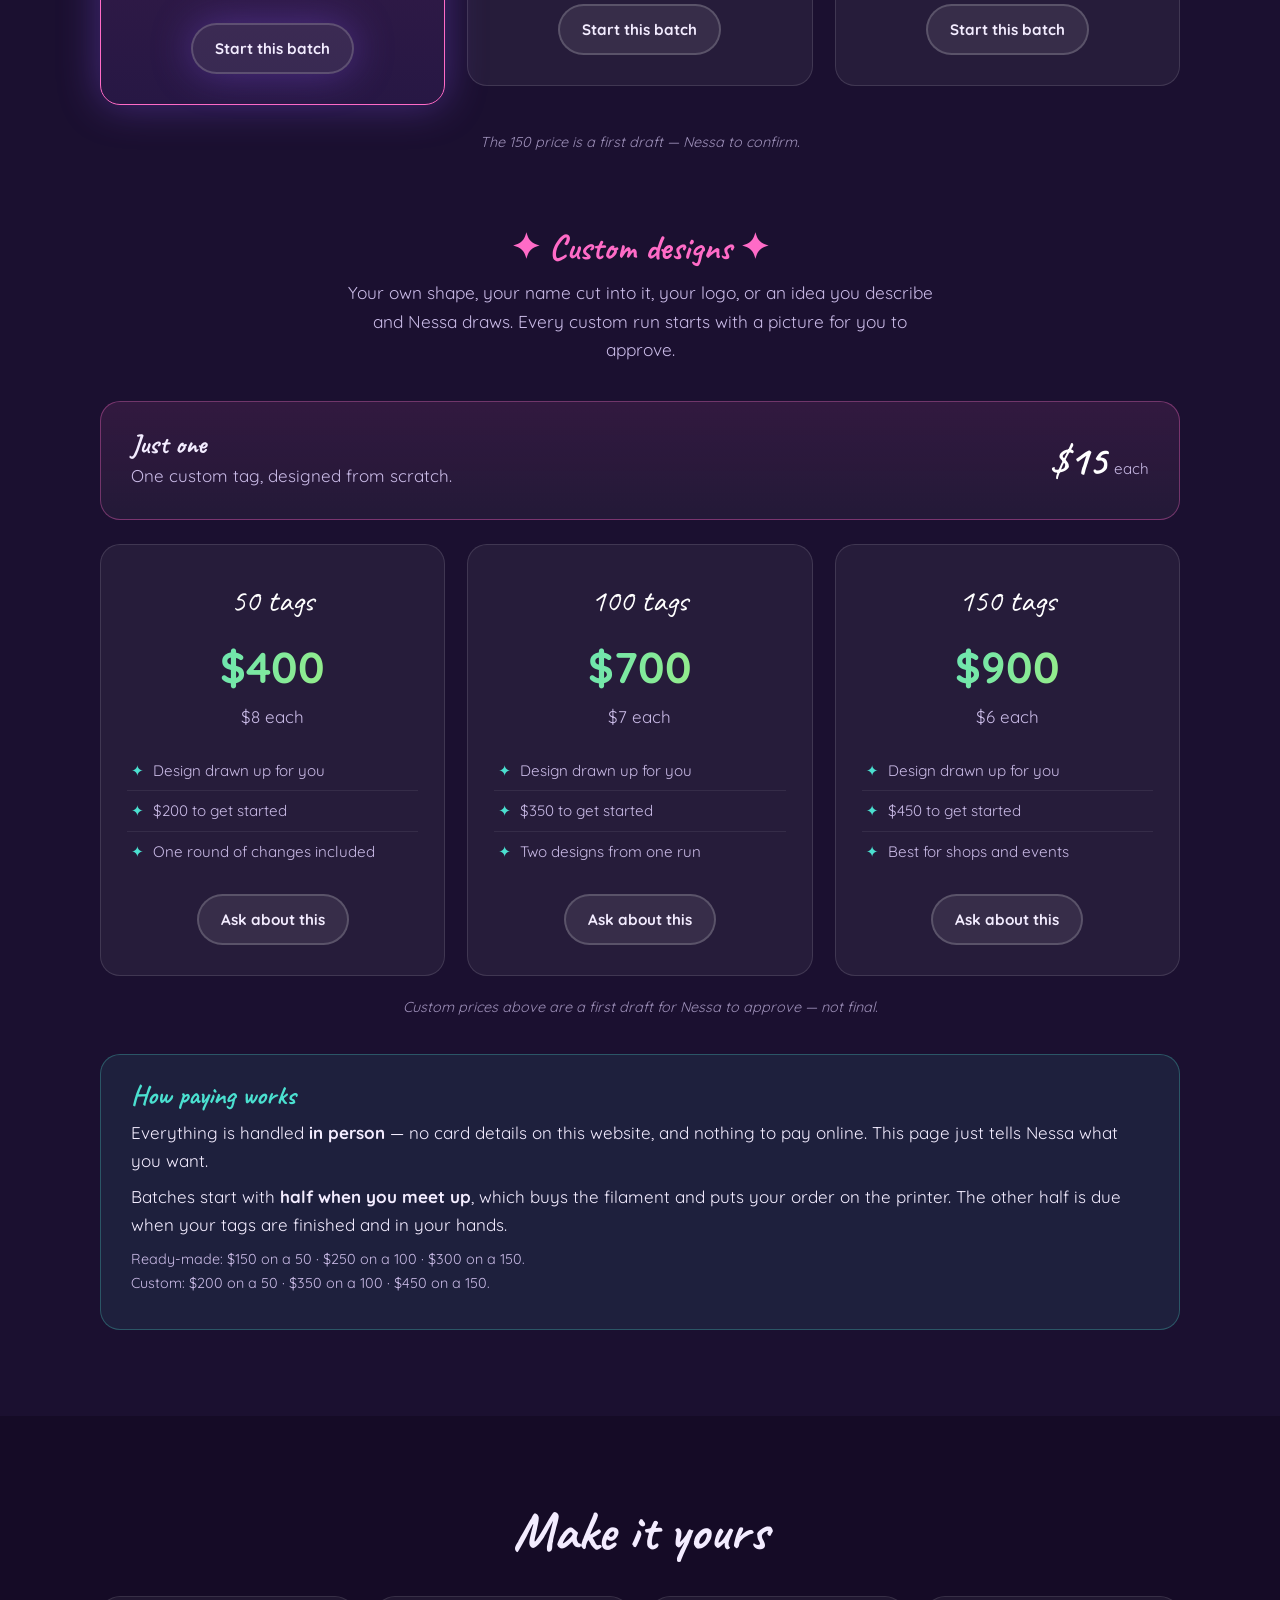
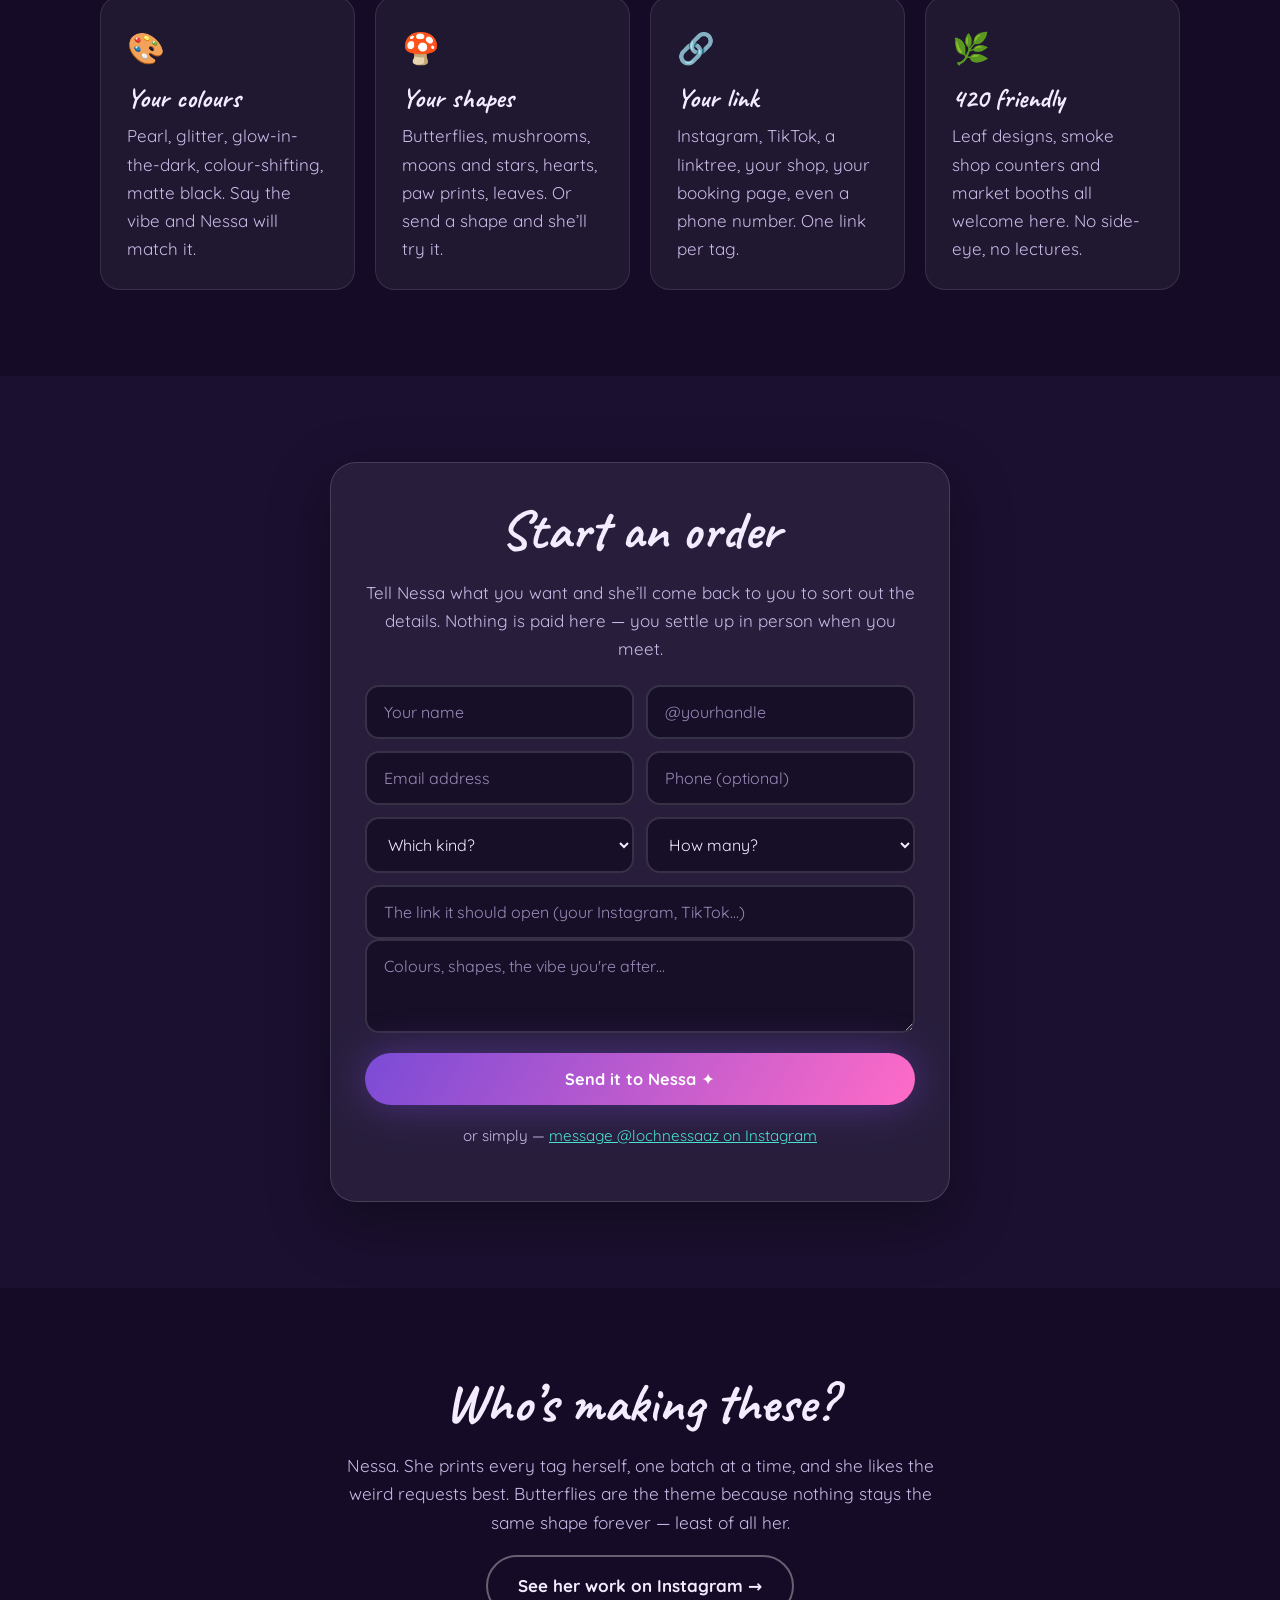
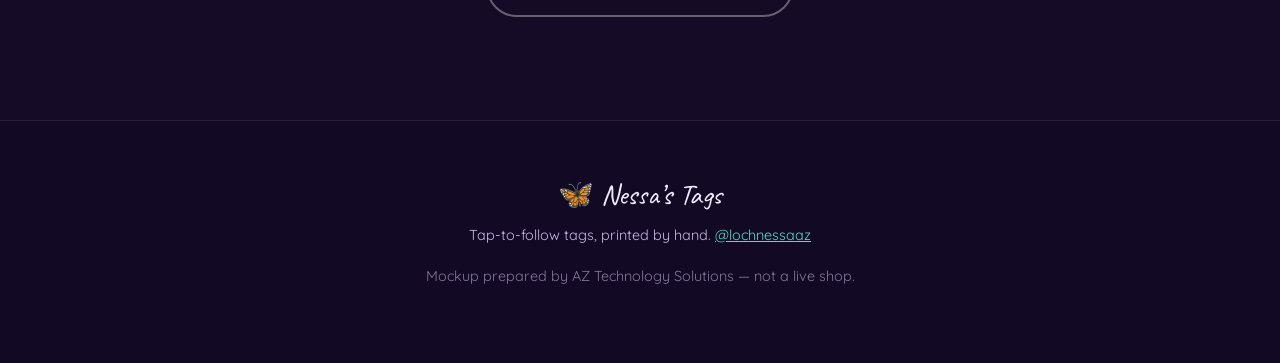
==== commit a2e714ee: "Tiers start at 50: 50/100/150 on both price layers Nessa dropped the 25. Ready-made 50/$300, 100/$50" ====
--- a/index.html
+++ b/index.html
@@ -93,17 +93,6 @@
     </div>
 
     <div class="tiers">
-      <div class="tier">
-        <p class="qty">25 tags</p>
-        <p class="total">$175</p>
-        <p class="each">$7 each</p>
-        <ul>
-          <li>Saves you $75</li>
-          <li>$87.50 to get started</li>
-          <li>Mixed colours, no extra charge</li>
-        </ul>
-        <a class="btn btn-small" href="#order">Start this batch</a>
-      </div>
       <div class="tier feature">
         <p class="flag">most popular</p>
         <p class="qty">50 tags</p>
@@ -112,7 +101,7 @@
         <ul>
           <li>Saves you $200</li>
           <li>$150 to get started</li>
-          <li>Mixed colours and up to 3 designs</li>
+          <li>Mixed colours, no extra charge</li>
         </ul>
         <a class="btn btn-small btn-glow" href="#order">Start this batch</a>
       </div>
@@ -123,11 +112,23 @@
         <ul>
           <li>Saves you $500</li>
           <li>$250 to get started</li>
+          <li>Mixed colours and up to 3 designs</li>
+        </ul>
+        <a class="btn btn-small" href="#order">Start this batch</a>
+      </div>
+      <div class="tier">
+        <p class="qty">150 tags</p>
+        <p class="total">$600</p>
+        <p class="each">$4 each</p>
+        <ul>
+          <li>Saves you $900</li>
+          <li>$300 to get started</li>
           <li>Best for shops and events</li>
         </ul>
         <a class="btn btn-small" href="#order">Start this batch</a>
       </div>
     </div>
+    <p class="fine center placeholder-note">The 150 price is a first draft &mdash; Nessa to confirm.</p>
 
     <h3 class="center layer-head custom-head">✦ Custom designs ✦</h3>
     <p class="lede center">Your own shape, your name cut into it, your logo, or an idea you describe and Nessa draws. Every custom run starts with a picture for you to approve.</p>
@@ -142,24 +143,13 @@
 
     <div class="tiers">
       <div class="tier">
-        <p class="qty">25 tags</p>
-        <p class="total">$250</p>
-        <p class="each">$10 each</p>
-        <ul>
-          <li>Design drawn up for you</li>
-          <li>$125 to get started</li>
-          <li>One round of changes included</li>
-        </ul>
-        <a class="btn btn-small" href="#order">Ask about this</a>
-      </div>
-      <div class="tier">
         <p class="qty">50 tags</p>
         <p class="total">$400</p>
         <p class="each">$8 each</p>
         <ul>
           <li>Design drawn up for you</li>
           <li>$200 to get started</li>
-          <li>Two designs from one run</li>
+          <li>One round of changes included</li>
         </ul>
         <a class="btn btn-small" href="#order">Ask about this</a>
       </div>
@@ -170,6 +160,17 @@
         <ul>
           <li>Design drawn up for you</li>
           <li>$350 to get started</li>
+          <li>Two designs from one run</li>
+        </ul>
+        <a class="btn btn-small" href="#order">Ask about this</a>
+      </div>
+      <div class="tier">
+        <p class="qty">150 tags</p>
+        <p class="total">$900</p>
+        <p class="each">$6 each</p>
+        <ul>
+          <li>Design drawn up for you</li>
+          <li>$450 to get started</li>
           <li>Best for shops and events</li>
         </ul>
         <a class="btn btn-small" href="#order">Ask about this</a>
@@ -181,7 +182,7 @@
       <h3>How paying works</h3>
       <p>Everything is handled <b>in person</b> &mdash; no card details on this website, and nothing to pay online. This page just tells Nessa what you want.</p>
       <p>Batches start with <b>half when you meet up</b>, which buys the filament and puts your order on the printer. The other half is due when your tags are finished and in your hands.</p>
-      <p class="fine">Ready-made: $87.50 on a 25 · $150 on a 50 · $250 on a 100.<br>Custom: $125 on a 25 · $200 on a 50 · $350 on a 100.</p>
+      <p class="fine">Ready-made: $150 on a 50 · $250 on a 100 · $300 on a 150.<br>Custom: $200 on a 50 · $350 on a 100 · $450 on a 150.</p>
     </div>
   </div>
 </section>
@@ -238,9 +239,9 @@
           <select id="osize" aria-label="How many">
             <option value="">How many?</option>
             <option>Just one</option>
-            <option>25 tags</option>
             <option>50 tags</option>
             <option>100 tags</option>
+            <option>150 tags</option>
             <option>Not sure yet</option>
           </select>
         </div>
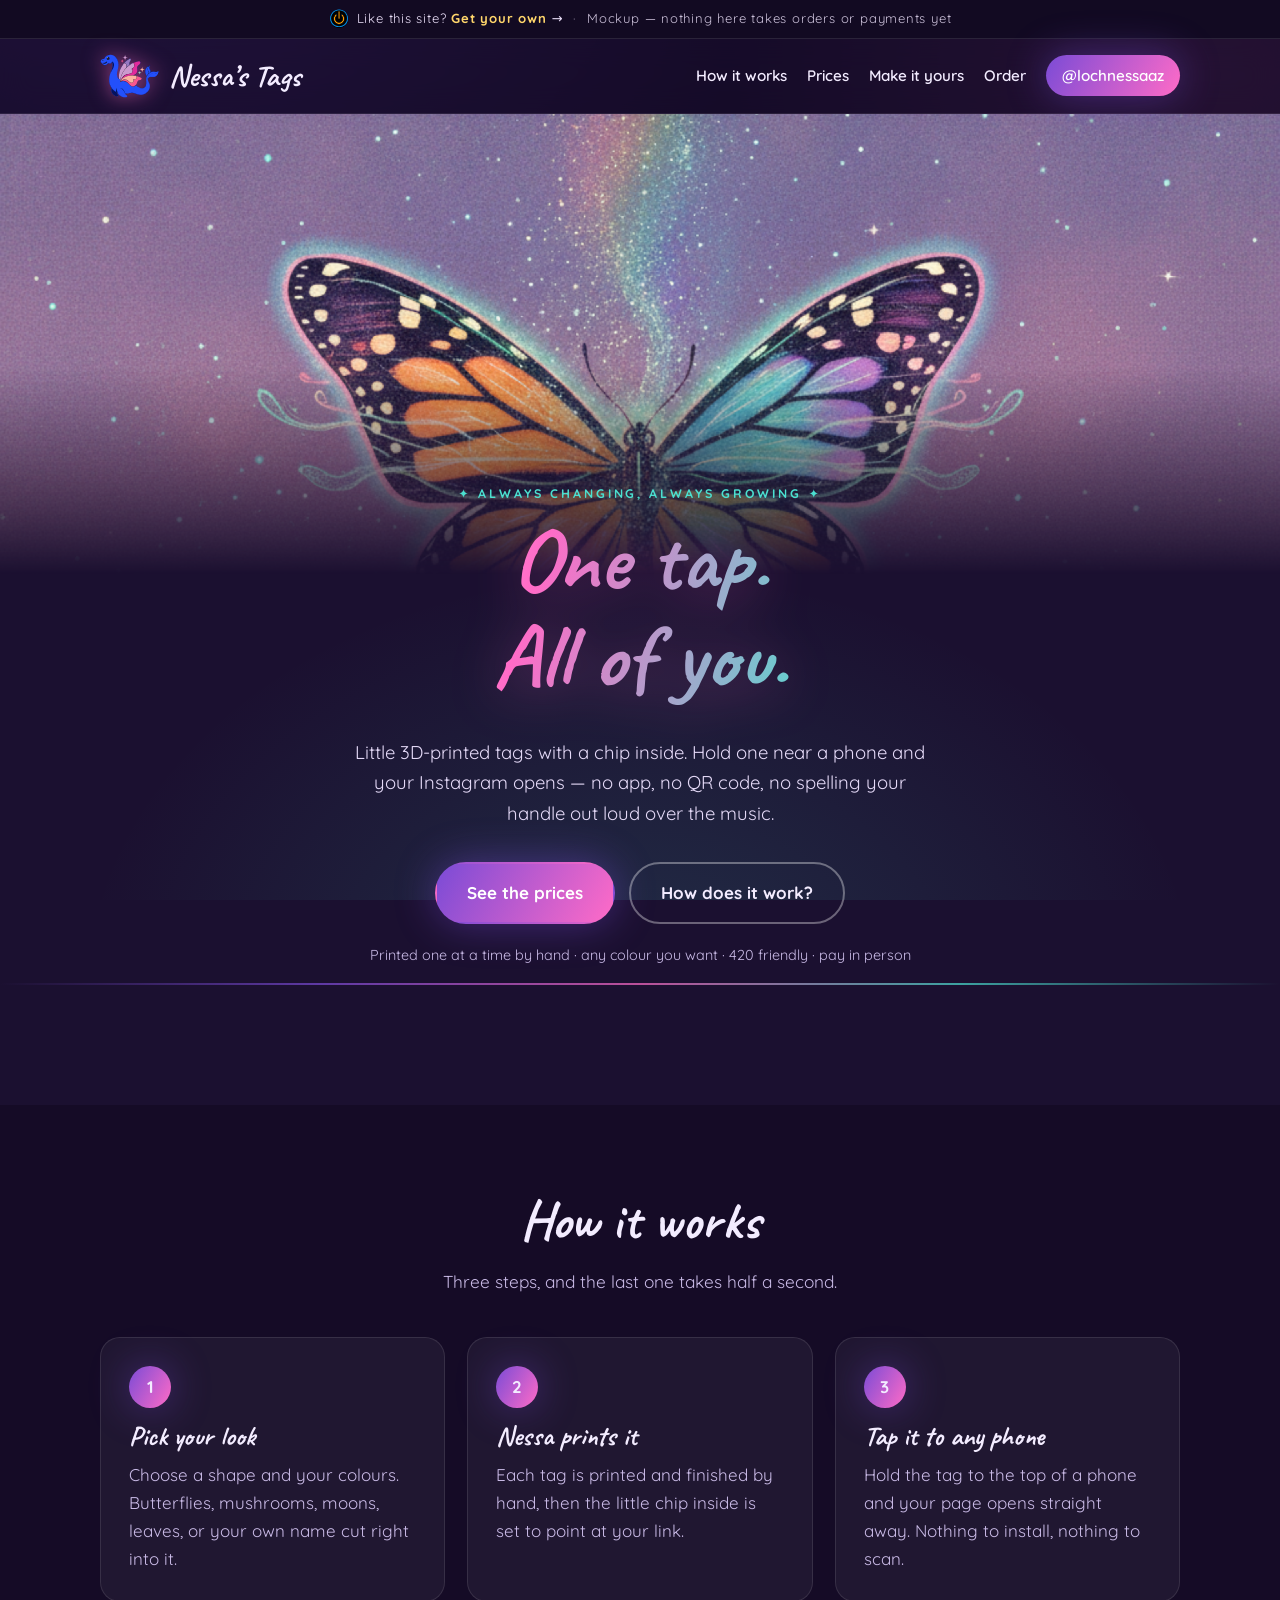
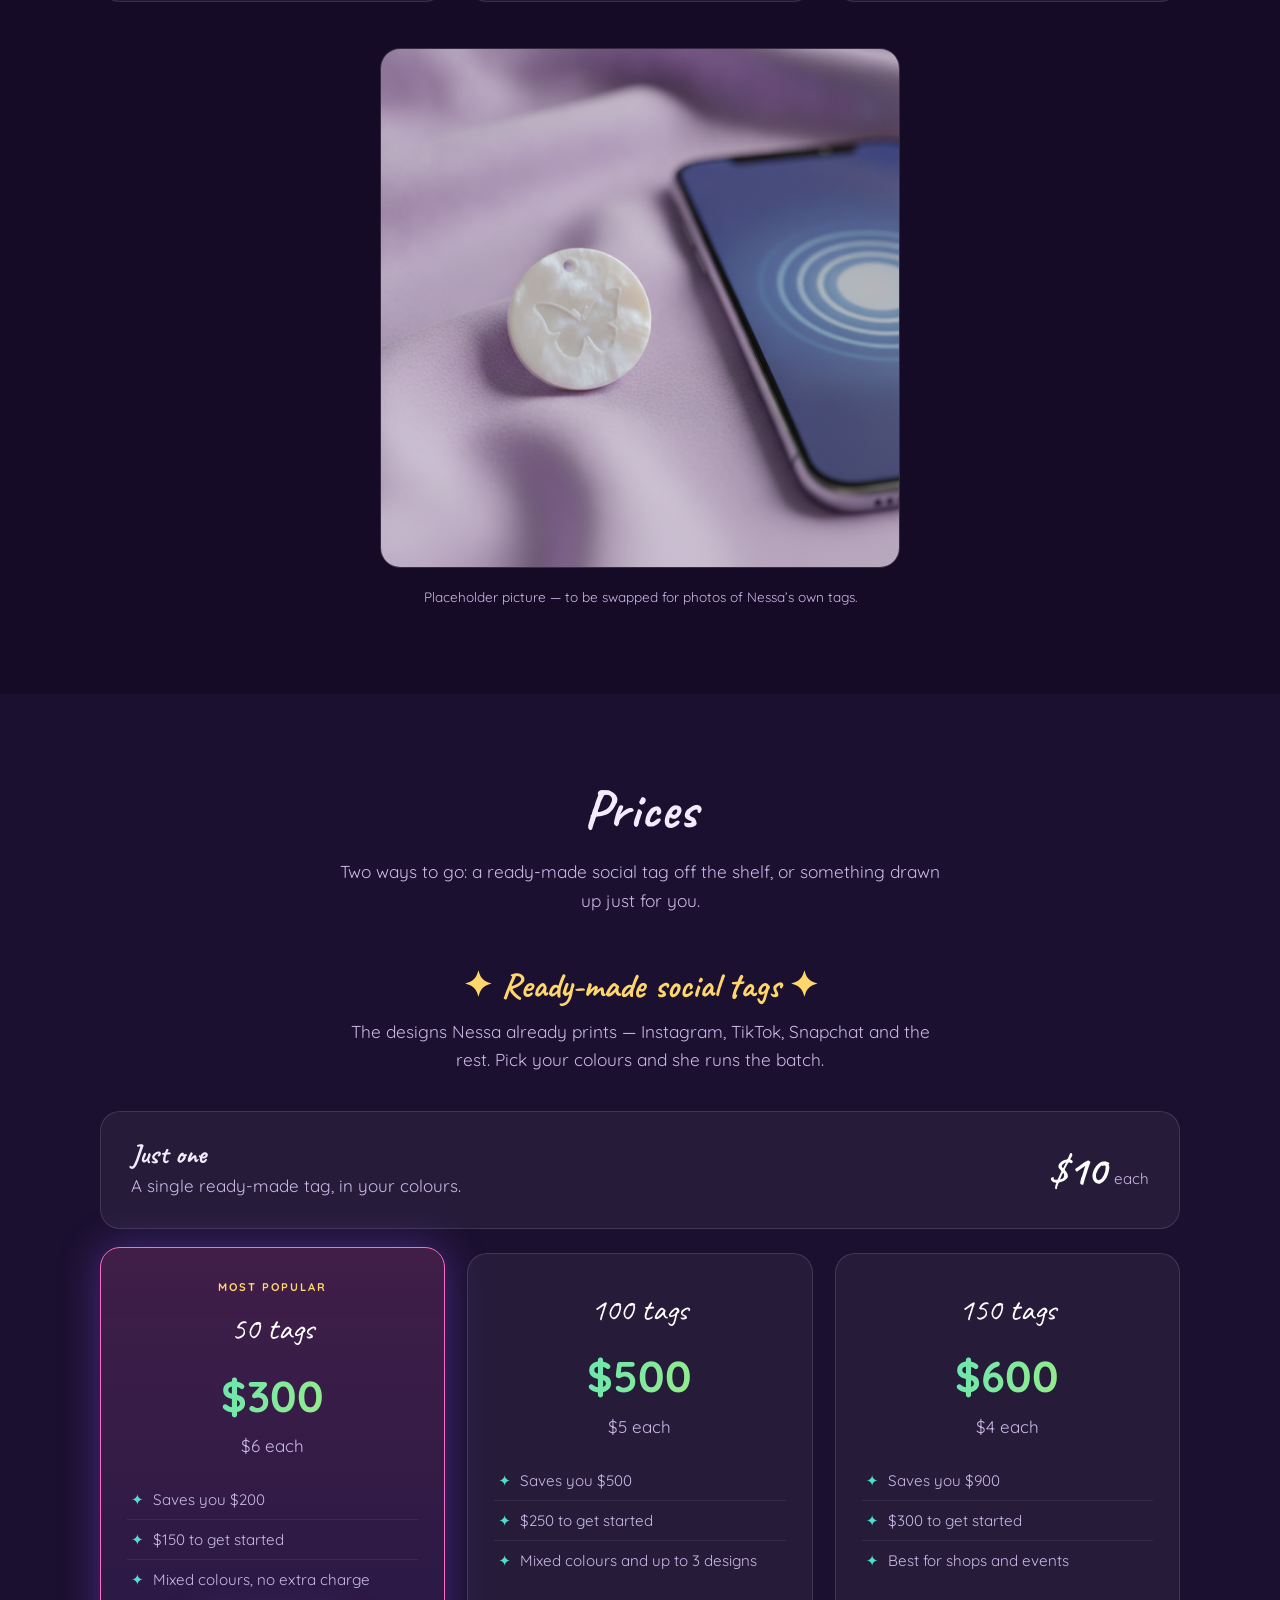
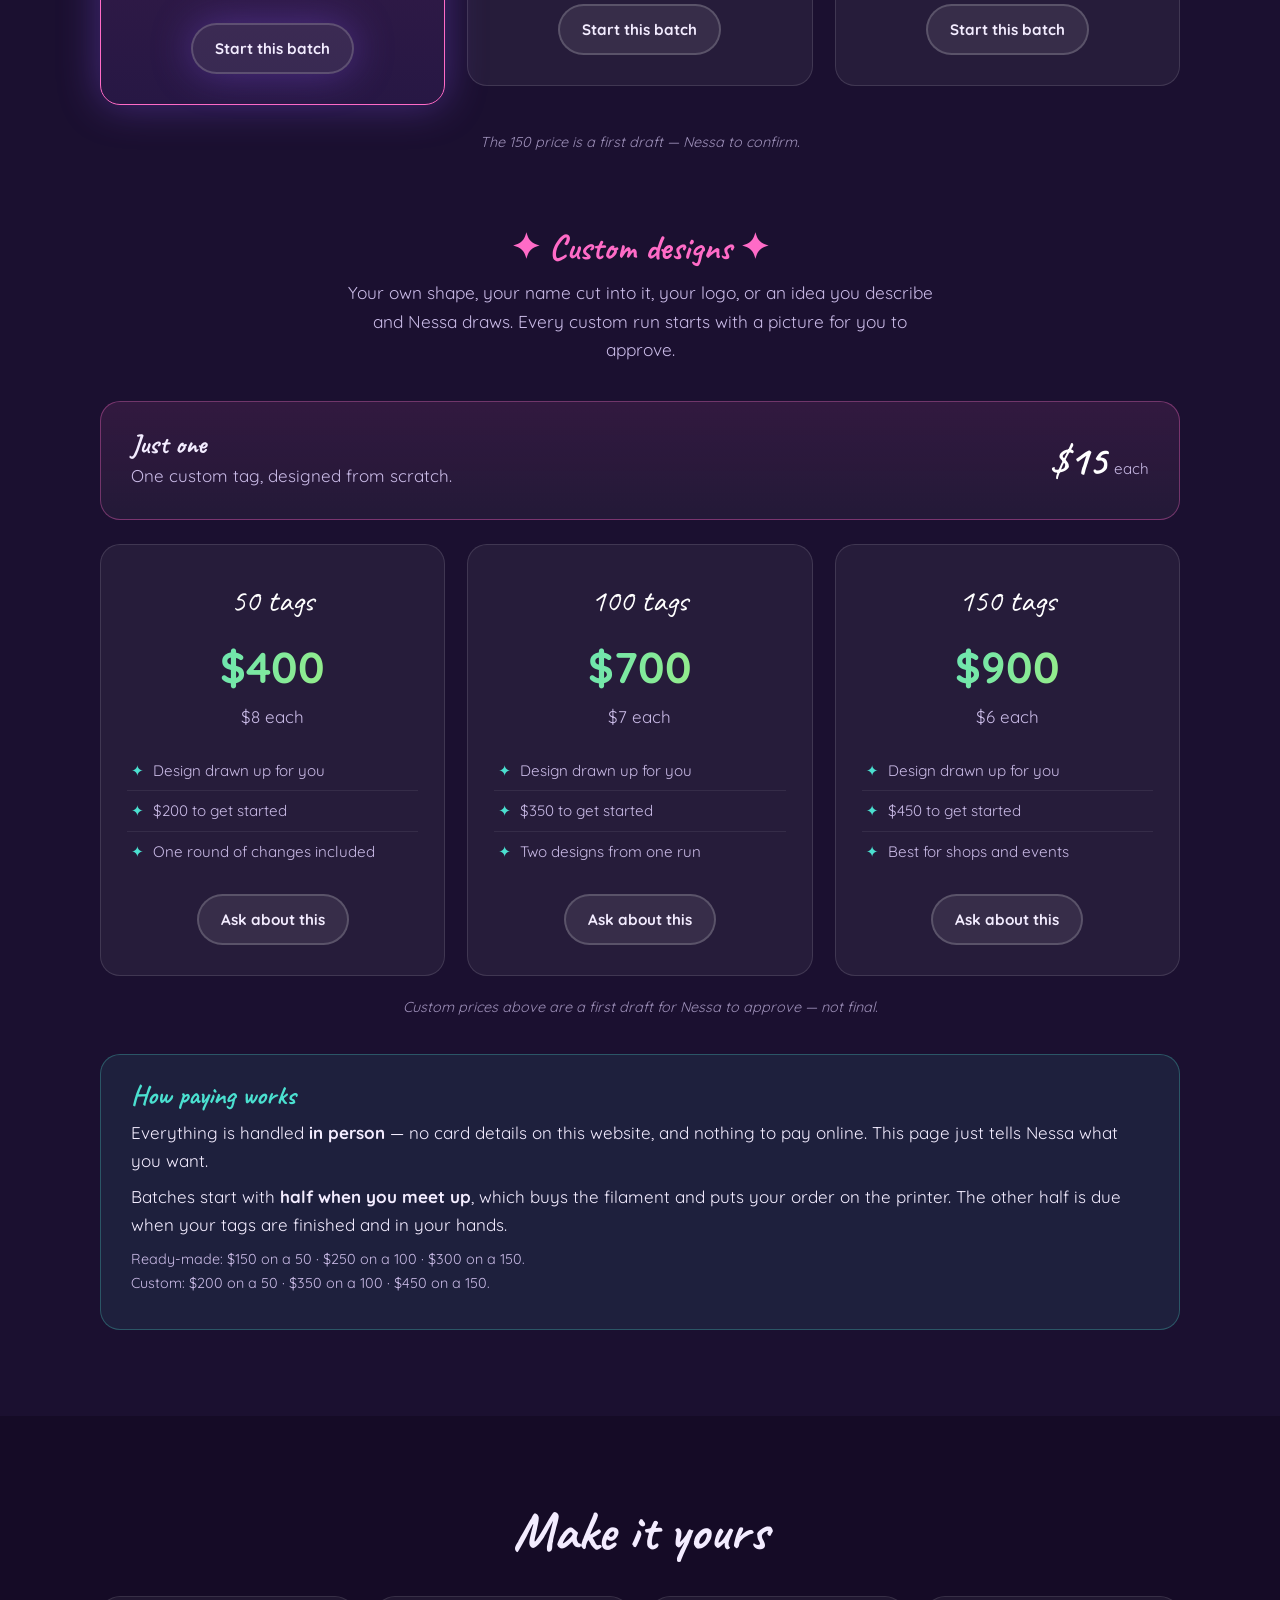
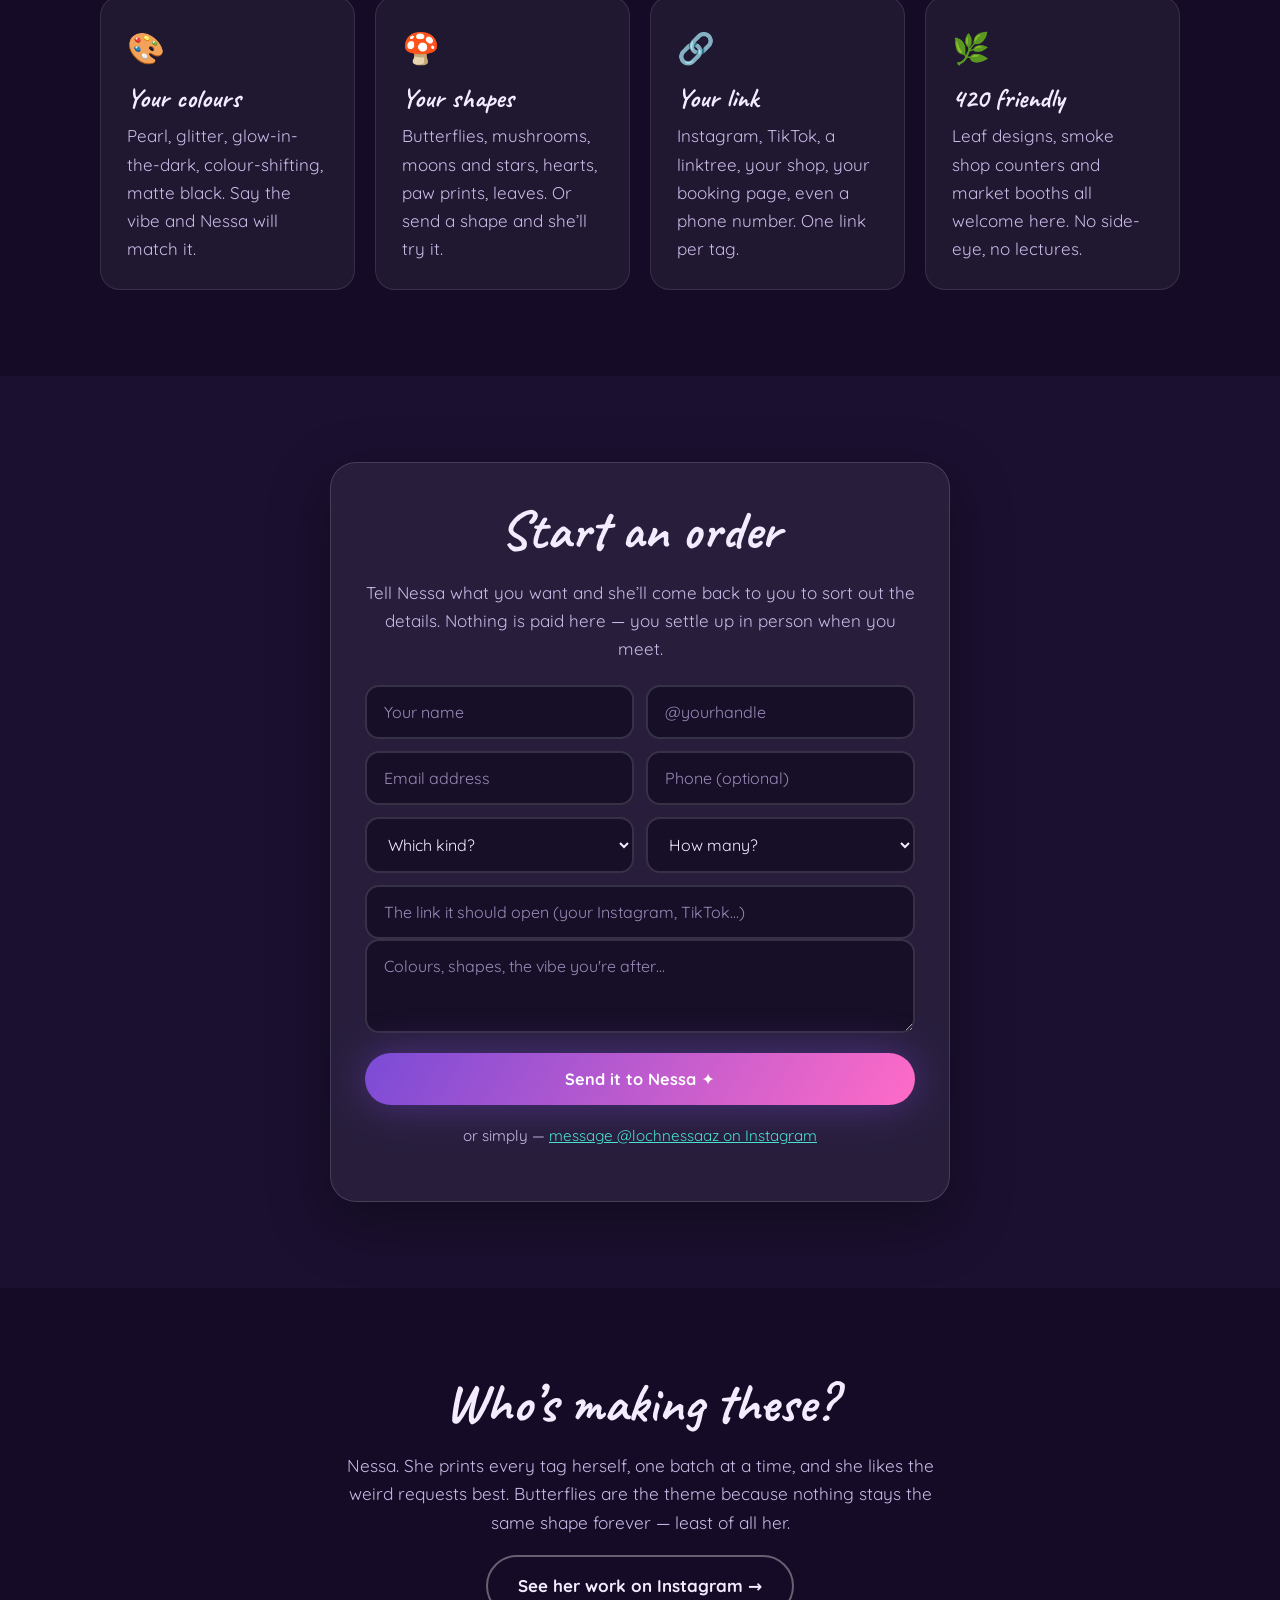
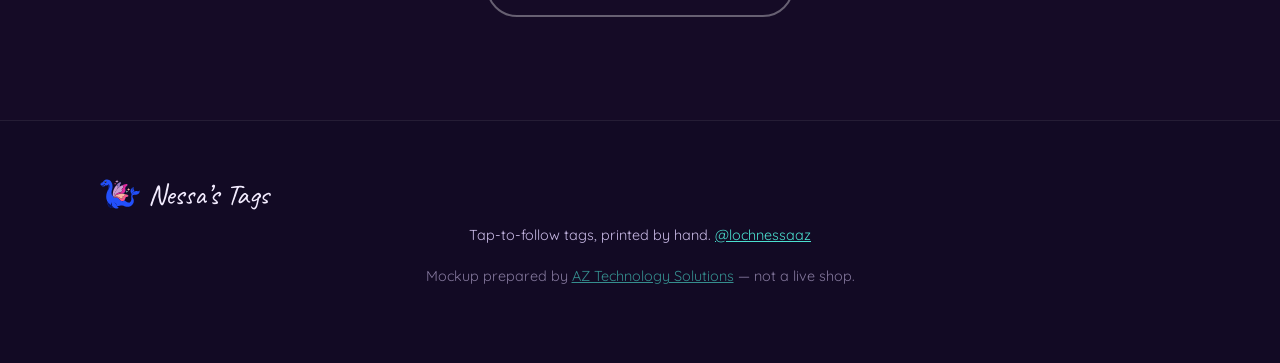
==== commit b5df6beb: "Nessa's own logo in the header, footer and favicon; the top bar carries the AZ Tech brandmark and 'L" ====
--- a/index.html
+++ b/index.html
@@ -6,7 +6,8 @@
 <meta name="robots" content="noindex, nofollow">
 <title>Nessa's Tags — tap-to-follow NFC tags, printed by hand</title>
 <meta name="description" content="Little 3D-printed NFC tags that open your Instagram with one tap. Made by hand, one at a time, in any colour you like. Singles and batches for markets, teams and shops.">
-<link rel="icon" href="assets/favicon.png" sizes="32x32">
+<link rel="icon" href="assets/favicon.png" sizes="64x64">
+<link rel="apple-touch-icon" href="assets/apple-touch-icon.png">
 <meta name="theme-color" content="#2a1a4a">
 <link rel="preconnect" href="https://fonts.googleapis.com">
 <link rel="preconnect" href="https://fonts.gstatic.com" crossorigin>
@@ -15,12 +16,12 @@
 </head>
 <body>
 
-<div class="mockbar">MOCKUP<span class="long"> — a first look for Nessa, not a live shop.</span> <b>Nothing here takes orders or payments yet.</b></div>
+<div class="mockbar"><a class="azt" href="https://aztechsol.com/websites/" target="_blank" rel="noopener"><img src="assets/aztech-brandmark.svg" alt="" width="20" height="20"><span>Like this site? <b>Get your own</b> &rarr;</span></a><span class="sep" aria-hidden="true">·</span><span class="mock">Mockup<span class="long"> — nothing here takes orders or payments yet</span></span></div>
 
 <header class="site">
   <div class="wrap bar">
     <a class="brand" href="#top">
-      <span class="mark" aria-hidden="true">🦋</span>
+      <img class="mark" src="assets/nessa-logo.svg" alt="" width="59" height="44">
       <span class="name">Nessa&rsquo;s Tags</span>
     </a>
     <nav class="main">
@@ -268,9 +269,9 @@
 
 <footer class="site">
   <div class="wrap">
-    <p class="foot-brand">🦋 Nessa&rsquo;s Tags</p>
+    <p class="foot-brand"><img src="assets/nessa-logo.svg" alt="" width="40" height="30"> Nessa&rsquo;s Tags</p>
     <p class="fine">Tap-to-follow tags, printed by hand. <a href="https://www.instagram.com/lochnessaaz" rel="noopener" target="_blank">@lochnessaaz</a></p>
-    <p class="fine legal">Mockup prepared by AZ Technology Solutions &mdash; not a live shop.</p>
+    <p class="fine legal">Mockup prepared by <a href="https://aztechsol.com/websites/" target="_blank" rel="noopener">AZ Technology Solutions</a> &mdash; not a live shop.</p>
   </div>
 </footer>
 
--- a/css/site.css
+++ b/css/site.css
@@ -37,7 +37,7 @@
 header.site{position:sticky;top:0;z-index:40;backdrop-filter:blur(14px);background:rgba(20,11,38,.72);border-bottom:1px solid rgba(255,255,255,.08)}
 .bar{display:flex;align-items:center;gap:18px;padding-top:12px;padding-bottom:12px}
 .brand{display:flex;align-items:center;gap:10px;text-decoration:none;color:var(--ink)}
-.brand .mark{font-size:1.5rem;filter:drop-shadow(0 0 10px rgba(255,107,199,.8))}
+.brand .mark{height:44px;width:auto;display:block;filter:drop-shadow(0 0 10px rgba(255,107,199,.55))}
 .brand .name{font-family:Caveat,cursive;font-size:1.9rem;font-weight:700}
 nav.main{margin-left:auto;display:flex;align-items:center;gap:20px}
 nav.main a{color:var(--ink);text-decoration:none;font-weight:600;font-size:.95rem}
@@ -151,3 +151,13 @@
 .custom-head{color:var(--pink);margin-top:74px}
 .single.custom{border-color:rgba(255,107,199,.35);background:linear-gradient(180deg,rgba(255,107,199,.1),rgba(255,255,255,.04))}
 .placeholder-note{opacity:.75;margin:-14px 0 34px;font-style:italic}
+
+/* AZ Tech bar (2026-10-04) */
+.mockbar{display:flex;align-items:center;justify-content:center;gap:10px;flex-wrap:wrap}
+.mockbar .azt{display:inline-flex;align-items:center;gap:8px;color:#e9def7;text-decoration:none}
+.mockbar .azt img{width:20px;height:20px;display:block}
+.mockbar .azt:hover b{text-decoration:underline}
+.mockbar .sep{opacity:.5}.mockbar .mock{opacity:.85}
+.foot-brand{display:flex;align-items:center;gap:8px}.foot-brand img{height:30px;width:auto}
+@media(max-width:700px){ .mockbar .sep,.mockbar .mock{display:none} }
+@media(max-width:480px){ .brand .mark{height:34px} .brand .name{font-size:1.5rem} nav.main .ig{padding:7px 12px;font-size:.85rem} }
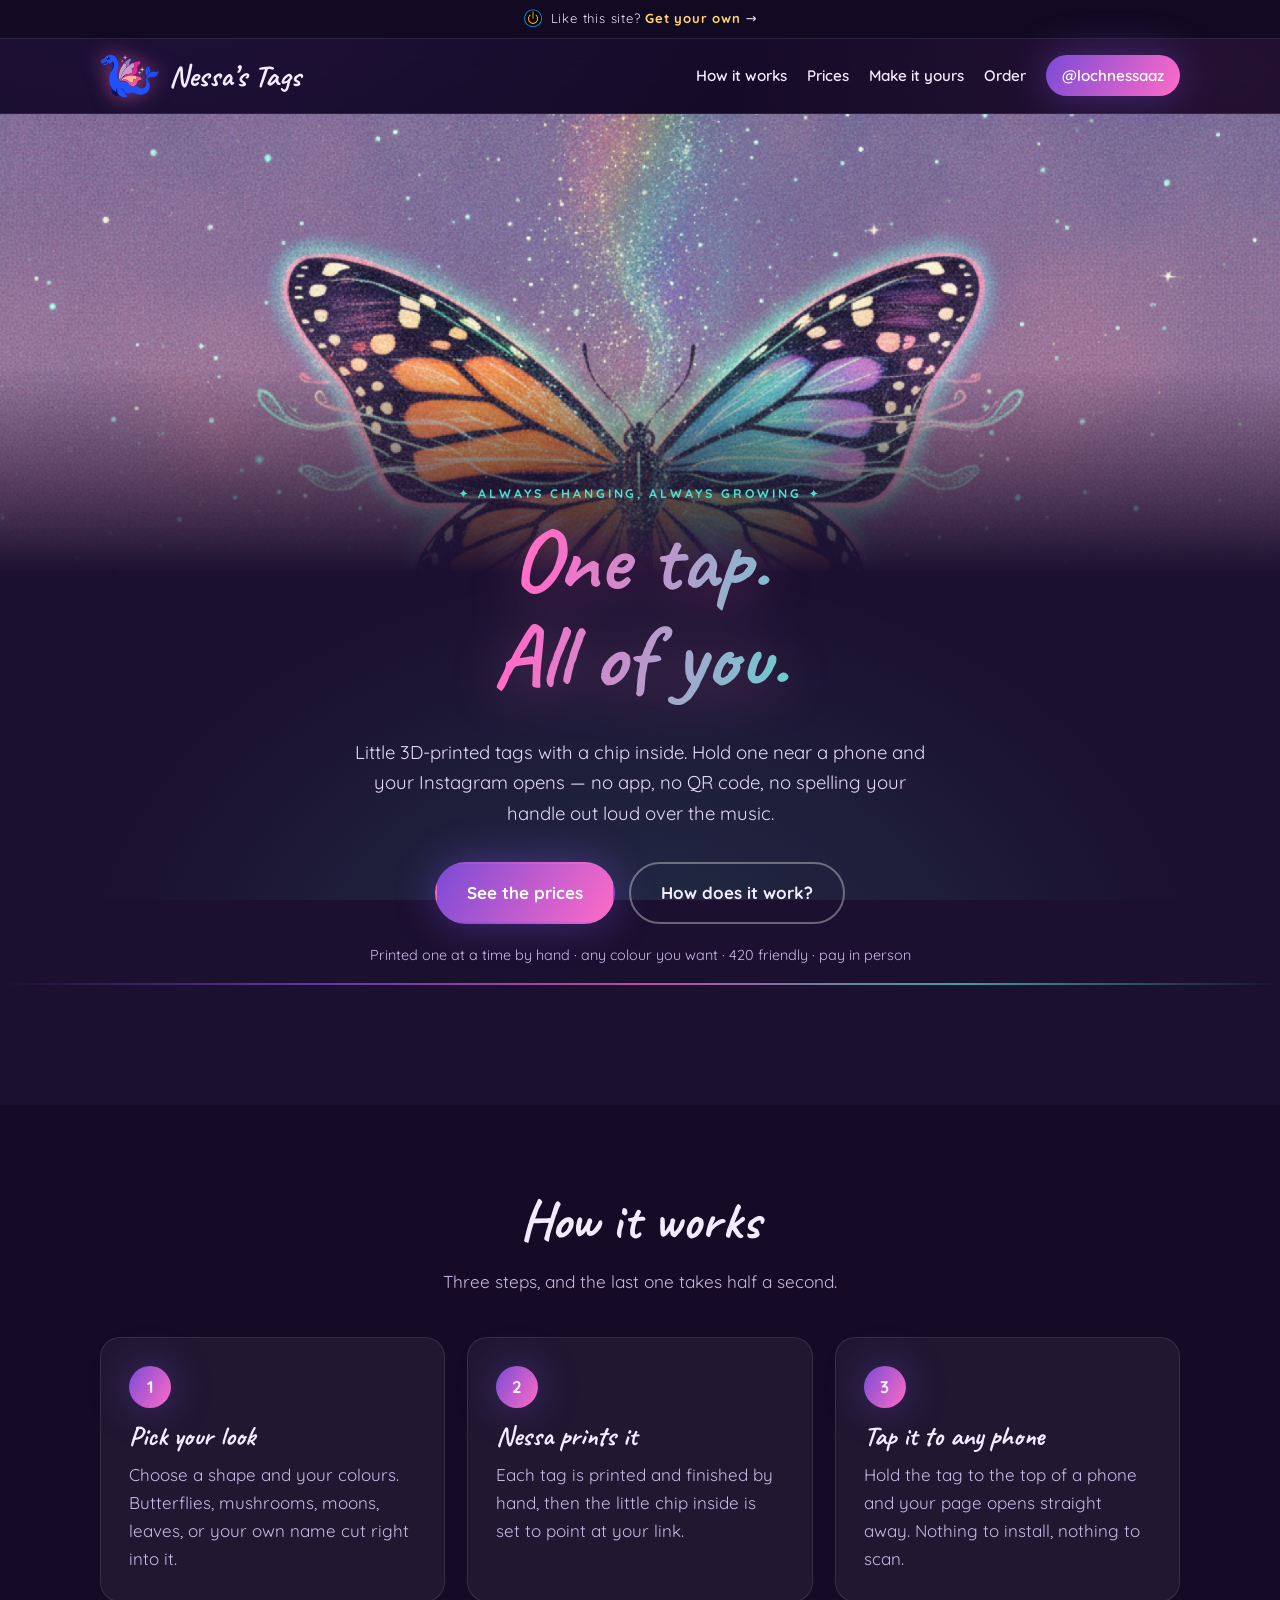
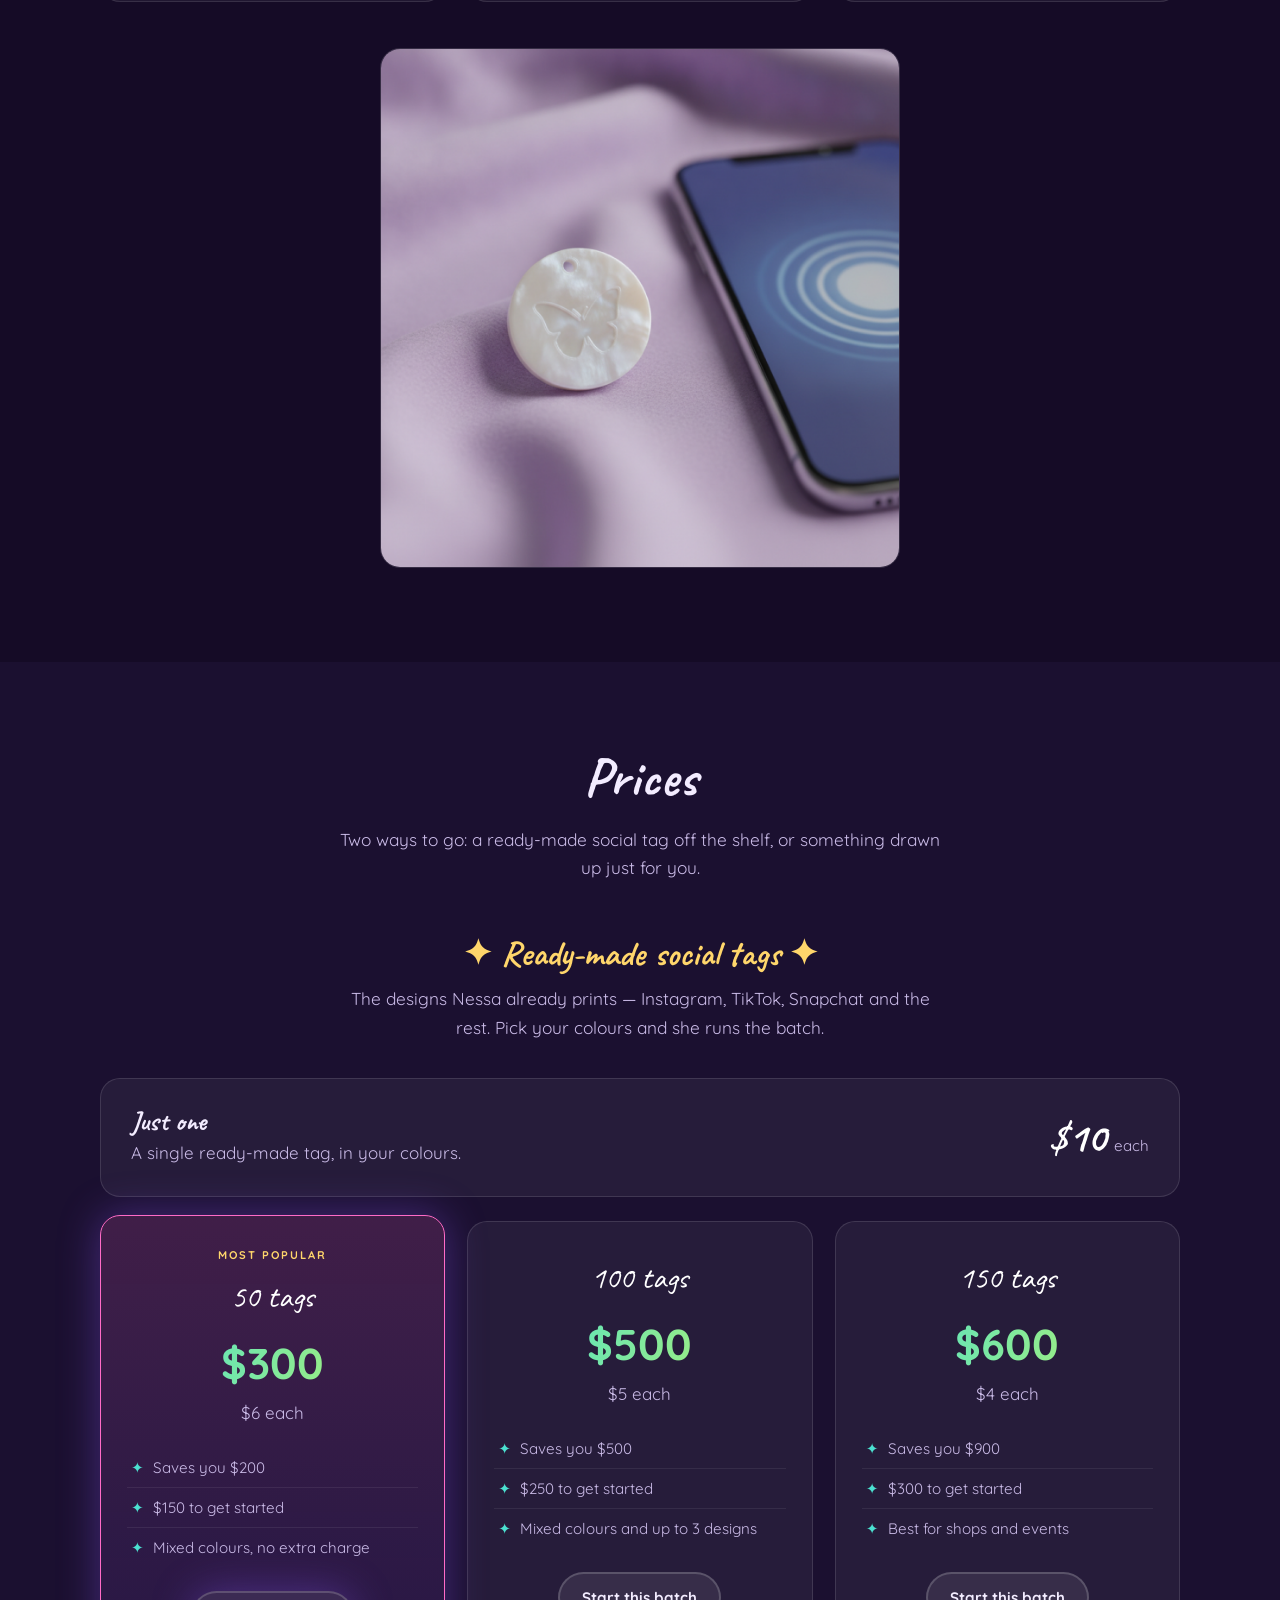
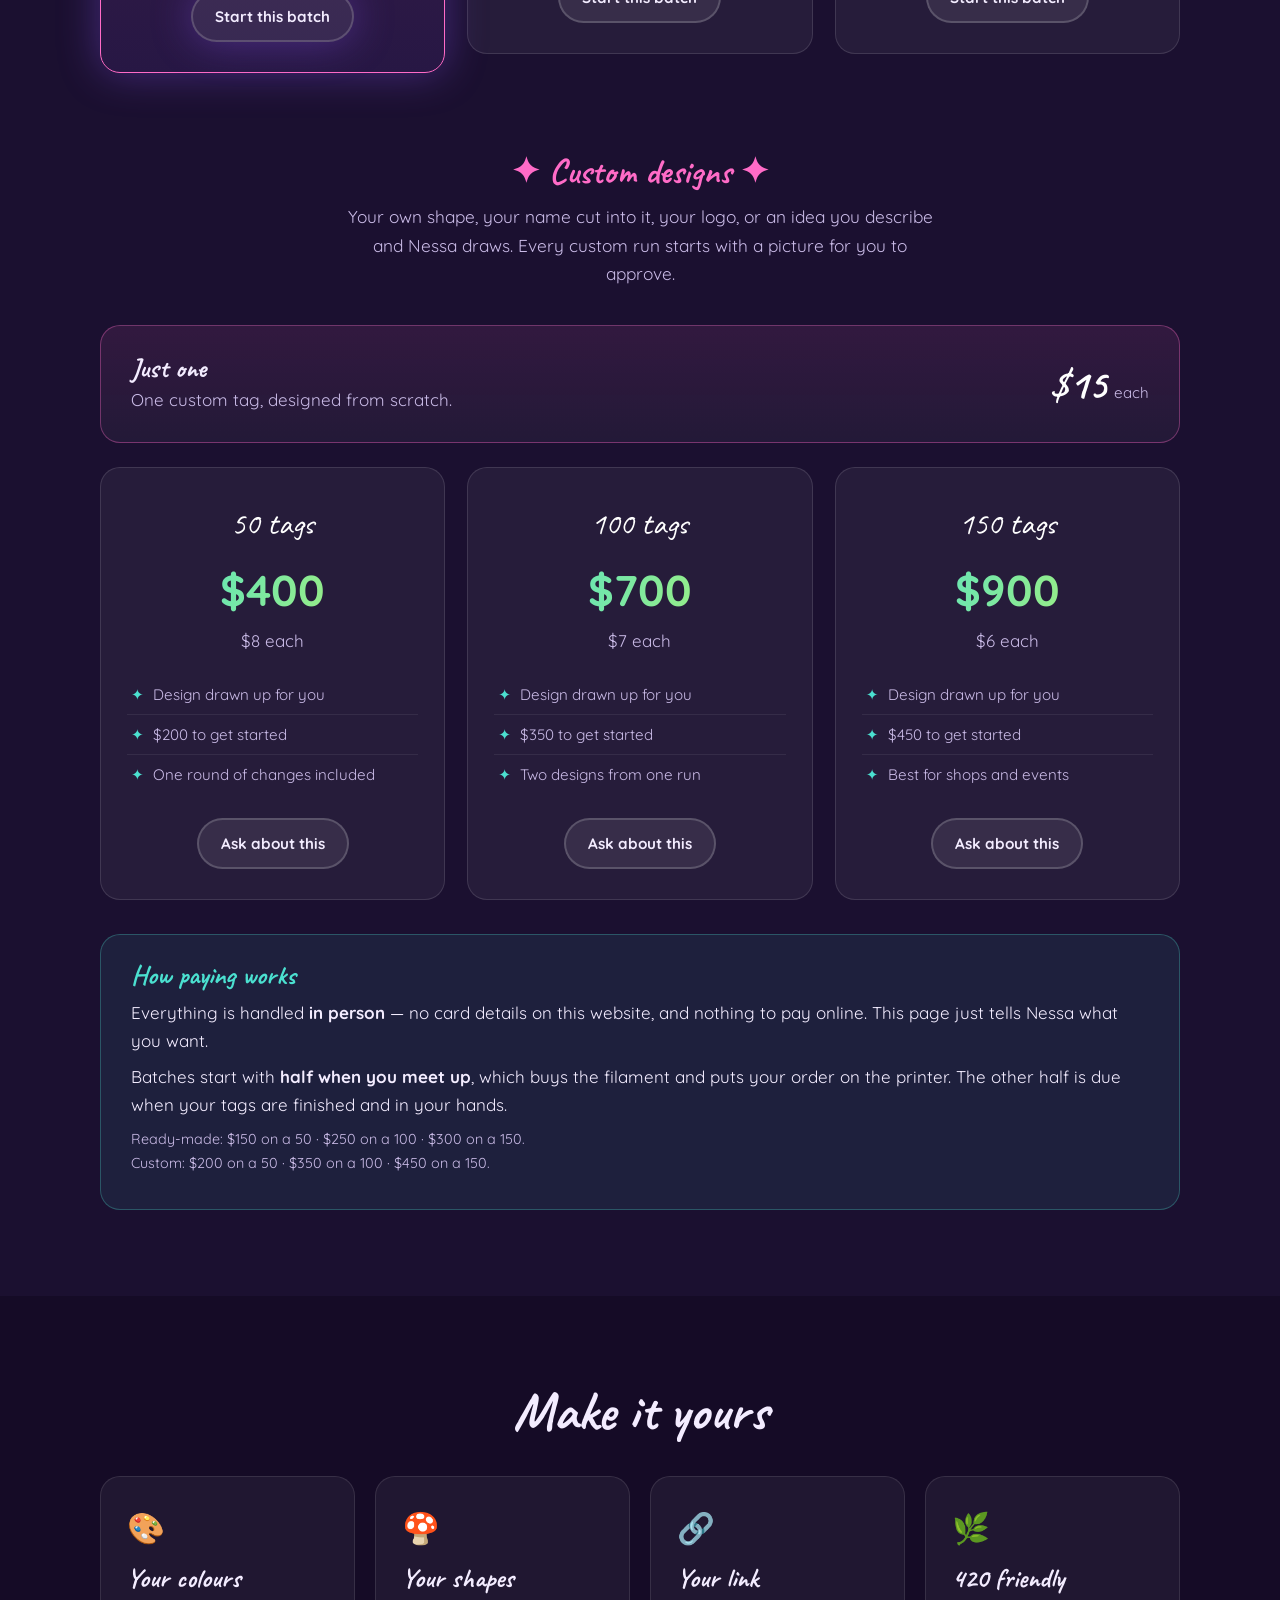
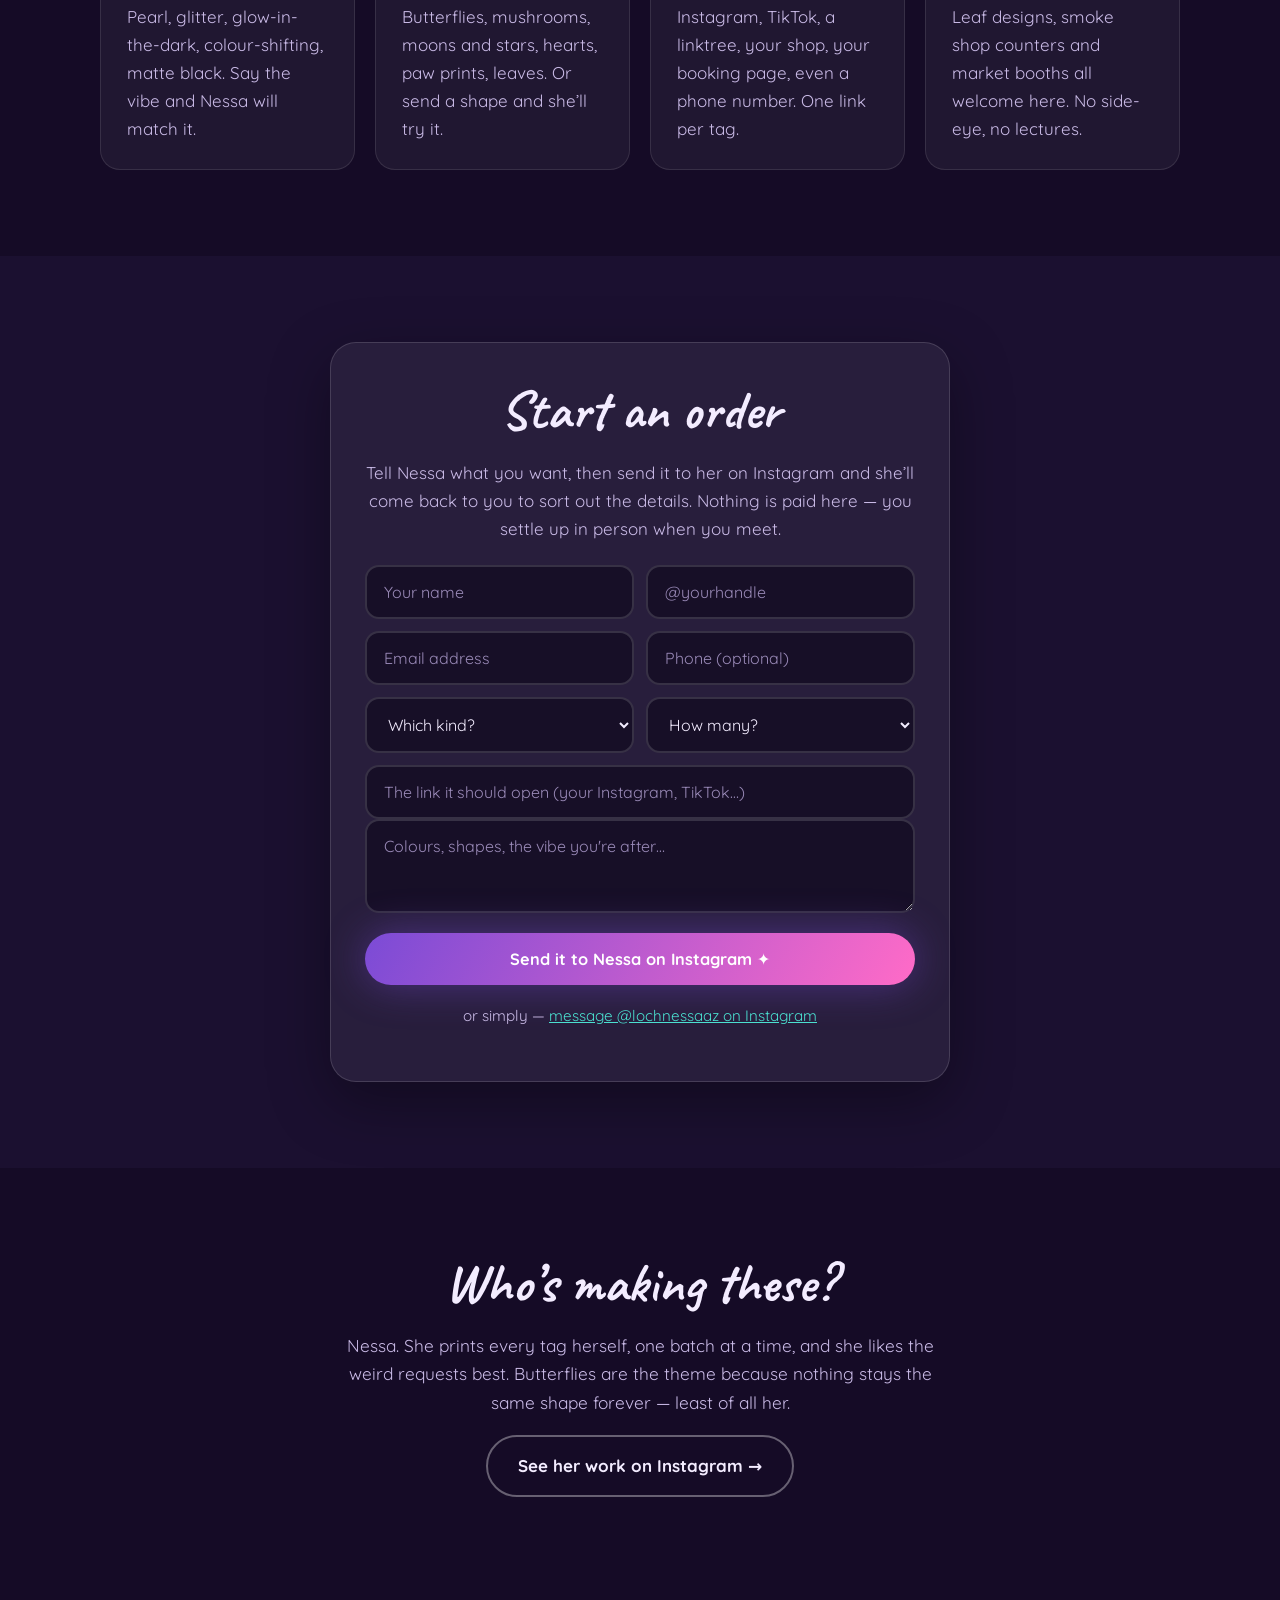
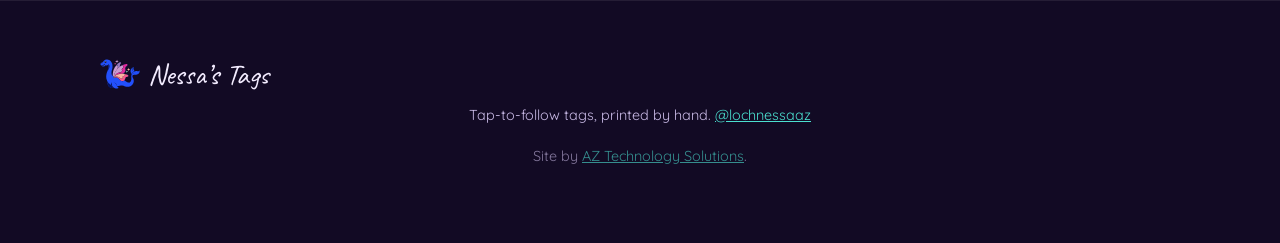
==== commit 1320fc6c: "Live: mockup wording removed, indexing allowed; orders go to Nessa's Instagram DMs; Umami analytics " ====
--- a/index.html
+++ b/index.html
@@ -3,7 +3,6 @@
 <head>
 <meta charset="utf-8">
 <meta name="viewport" content="width=device-width,initial-scale=1">
-<meta name="robots" content="noindex, nofollow">
 <title>Nessa's Tags — tap-to-follow NFC tags, printed by hand</title>
 <meta name="description" content="Little 3D-printed NFC tags that open your Instagram with one tap. Made by hand, one at a time, in any colour you like. Singles and batches for markets, teams and shops.">
 <link rel="icon" href="assets/favicon.png" sizes="64x64">
@@ -16,7 +15,7 @@
 </head>
 <body>
 
-<div class="mockbar"><a class="azt" href="https://aztechsol.com/websites/" target="_blank" rel="noopener"><img src="assets/aztech-brandmark.svg" alt="" width="20" height="20"><span>Like this site? <b>Get your own</b> &rarr;</span></a><span class="sep" aria-hidden="true">·</span><span class="mock">Mockup<span class="long"> — nothing here takes orders or payments yet</span></span></div>
+<div class="mockbar"><a class="azt" href="https://aztechsol.com/websites/" target="_blank" rel="noopener"><img src="assets/aztech-brandmark.svg" alt="" width="20" height="20"><span>Like this site? <b>Get your own</b> &rarr;</span></a></div>
 
 <header class="site">
   <div class="wrap bar">
@@ -71,8 +70,7 @@
       </div>
     </div>
     <figure class="photo">
-      <img src="assets/tag.png" alt="Placeholder image: a small round 3D-printed tag with a butterfly on it, resting beside a phone" width="1024" height="1024" loading="lazy">
-      <figcaption>Placeholder picture &mdash; to be swapped for photos of Nessa&rsquo;s own tags.</figcaption>
+      <img src="assets/tag.png" alt="A small round 3D-printed tag with a butterfly on it, resting beside a phone" width="1024" height="1024" loading="lazy">
     </figure>
   </div>
 </section>
@@ -129,7 +127,6 @@
         <a class="btn btn-small" href="#order">Start this batch</a>
       </div>
     </div>
-    <p class="fine center placeholder-note">The 150 price is a first draft &mdash; Nessa to confirm.</p>
 
     <h3 class="center layer-head custom-head">✦ Custom designs ✦</h3>
     <p class="lede center">Your own shape, your name cut into it, your logo, or an idea you describe and Nessa draws. Every custom run starts with a picture for you to approve.</p>
@@ -177,7 +174,6 @@
         <a class="btn btn-small" href="#order">Ask about this</a>
       </div>
     </div>
-    <p class="fine center placeholder-note">Custom prices above are a first draft for Nessa to approve &mdash; not final.</p>
 
     <div class="deposit">
       <h3>How paying works</h3>
@@ -220,7 +216,7 @@
   <div class="wrap">
     <div class="order">
       <h2>Start an order</h2>
-      <p>Tell Nessa what you want and she&rsquo;ll come back to you to sort out the details. Nothing is paid here &mdash; you settle up in person when you meet.</p>
+      <p>Tell Nessa what you want, then send it to her on Instagram and she&rsquo;ll come back to you to sort out the details. Nothing is paid here &mdash; you settle up in person when you meet.</p>
       <form id="orderform" novalidate>
         <div class="row2">
           <input type="text" id="oname" placeholder="Your name" aria-label="Your name" autocomplete="name" required>
@@ -248,11 +244,12 @@
         </div>
         <input type="url" id="olink" placeholder="The link it should open (your Instagram, TikTok…)" aria-label="The link the tag should open">
         <textarea id="onote" rows="3" placeholder="Colours, shapes, the vibe you're after…" aria-label="What you would like"></textarea>
-        <button type="submit">Send it to Nessa ✦</button>
+        <button type="submit">Send it to Nessa on Instagram ✦</button>
       </form>
       <div class="done">
-        <b>Got it.</b>
-        Thanks <span id="sentname">—</span>. Nessa will message you back to agree the details and a time to meet. Nothing is owed until then.
+        <b>Your order is copied.</b>
+        Thanks <span id="sentname">—</span>. Instagram is opening a message to @lochnessaaz: paste it in and send. If it didn't open, <a id="dmlink" href="https://ig.me/m/lochnessaaz" target="_blank" rel="noopener">tap here to message Nessa</a>. Nothing is owed until you agree the details.
+        <textarea id="ordertext" rows="6" readonly aria-label="Your order, ready to paste"></textarea>
       </div>
       <p class="or">or simply &mdash; <a href="https://www.instagram.com/lochnessaaz" rel="noopener" target="_blank">message @lochnessaaz on Instagram</a></p>
     </div>
@@ -271,25 +268,56 @@
   <div class="wrap">
     <p class="foot-brand"><img src="assets/nessa-logo.svg" alt="" width="40" height="30"> Nessa&rsquo;s Tags</p>
     <p class="fine">Tap-to-follow tags, printed by hand. <a href="https://www.instagram.com/lochnessaaz" rel="noopener" target="_blank">@lochnessaaz</a></p>
-    <p class="fine legal">Mockup prepared by <a href="https://aztechsol.com/websites/" target="_blank" rel="noopener">AZ Technology Solutions</a> &mdash; not a live shop.</p>
+    <p class="fine legal">Site by <a href="https://aztechsol.com/websites/" target="_blank" rel="noopener">AZ Technology Solutions</a>.</p>
   </div>
 </footer>
 
 <script>
-/* Mocked: nothing is sent from this form yet. */
+/* The order is composed here, copied, and sent by the customer as an Instagram DM. No server, no email. */
 document.getElementById('orderform').addEventListener('submit', function (e) {
   e.preventDefault();
-  var name = document.getElementById('oname');
-  var email = document.getElementById('oemail');
-  var bad = false;
-  [name, email].forEach(function (f) {
-    f.style.borderColor = '';
-    if (!f.value.trim()) { f.style.borderColor = '#ff6b9d'; bad = true; }
-  });
+  var v = function (id) { return document.getElementById(id).value.trim(); };
+  var name = document.getElementById('oname'), email = document.getElementById('oemail'), bad = false;
+  [name, email].forEach(function (f) { f.style.borderColor = ''; if (!f.value.trim()) { f.style.borderColor = '#ff6b9d'; bad = true; } });
   if (bad) return;
-  document.getElementById('sentname').textContent = name.value.trim();
+  var lines = ['Hi Nessa! I\'d like to order tags.', 'Name: ' + v('oname')];
+  if (v('ohandle')) lines.push('Instagram: ' + v('ohandle'));
+  lines.push('Email: ' + v('oemail'));
+  if (v('ophone')) lines.push('Phone: ' + v('ophone'));
+  if (v('okind')) lines.push('Kind: ' + v('okind'));
+  if (v('osize')) lines.push('How many: ' + v('osize'));
+  if (v('olink')) lines.push('Tag should open: ' + v('olink'));
+  if (v('onote')) lines.push('Notes: ' + v('onote'));
+  var msg = lines.join('\n');
+  document.getElementById('ordertext').value = msg;
+  document.getElementById('sentname').textContent = v('oname');
   document.querySelector('.order').classList.add('sent');
+  try { navigator.clipboard && navigator.clipboard.writeText(msg); } catch (x) {}
+  if (window.umami) umami.track('order-dm', { kind: v('okind') || 'unsure', size: v('osize') || 'unsure' });
+  window.open('https://ig.me/m/lochnessaaz', '_blank', 'noopener');
 });
+</script>
+<script>
+/* Analytics: self-hosted Umami. ?notme=1 stops counting this browser, ?countme=1 undoes it.
+   A tag tap arrives with ?utm_source=nfc (write the tag with the URL in the README), and is also sent as a 'tag-tap' event. */
+(function () {
+  try {
+    var q = new URLSearchParams(location.search);
+    if (q.has('notme')) localStorage.setItem('umami.disabled', '1');
+    if (q.has('countme')) localStorage.removeItem('umami.disabled');
+  } catch (x) {}
+  var s = document.createElement('script');
+  s.defer = true; s.src = 'https://stats.aztechsol.com/script.js';
+  s.setAttribute('data-website-id', '80557cb1-6a7b-46df-86e7-56800b2b3ebe');
+  s.setAttribute('data-domains', 'az-tech-sol.github.io');
+  s.onload = function () {
+    try {
+      var q = new URLSearchParams(location.search);
+      if (q.get('utm_source') === 'nfc' && window.umami) umami.track('tag-tap', { tag: q.get('utm_content') || 'nessa' });
+    } catch (x) {}
+  };
+  document.head.appendChild(s);
+})();
 </script>
 </body>
 </html>
--- a/css/site.css
+++ b/css/site.css
@@ -161,3 +161,4 @@
 .foot-brand{display:flex;align-items:center;gap:8px}.foot-brand img{height:30px;width:auto}
 @media(max-width:700px){ .mockbar .sep,.mockbar .mock{display:none} }
 @media(max-width:480px){ .brand .mark{height:34px} .brand .name{font-size:1.5rem} nav.main .ig{padding:7px 12px;font-size:.85rem} }
+.order .done textarea{width:100%;margin-top:12px;font:inherit;font-size:.9rem;background:rgba(0,0,0,.25);color:inherit;border:1px solid rgba(255,255,255,.15);border-radius:10px;padding:10px}
